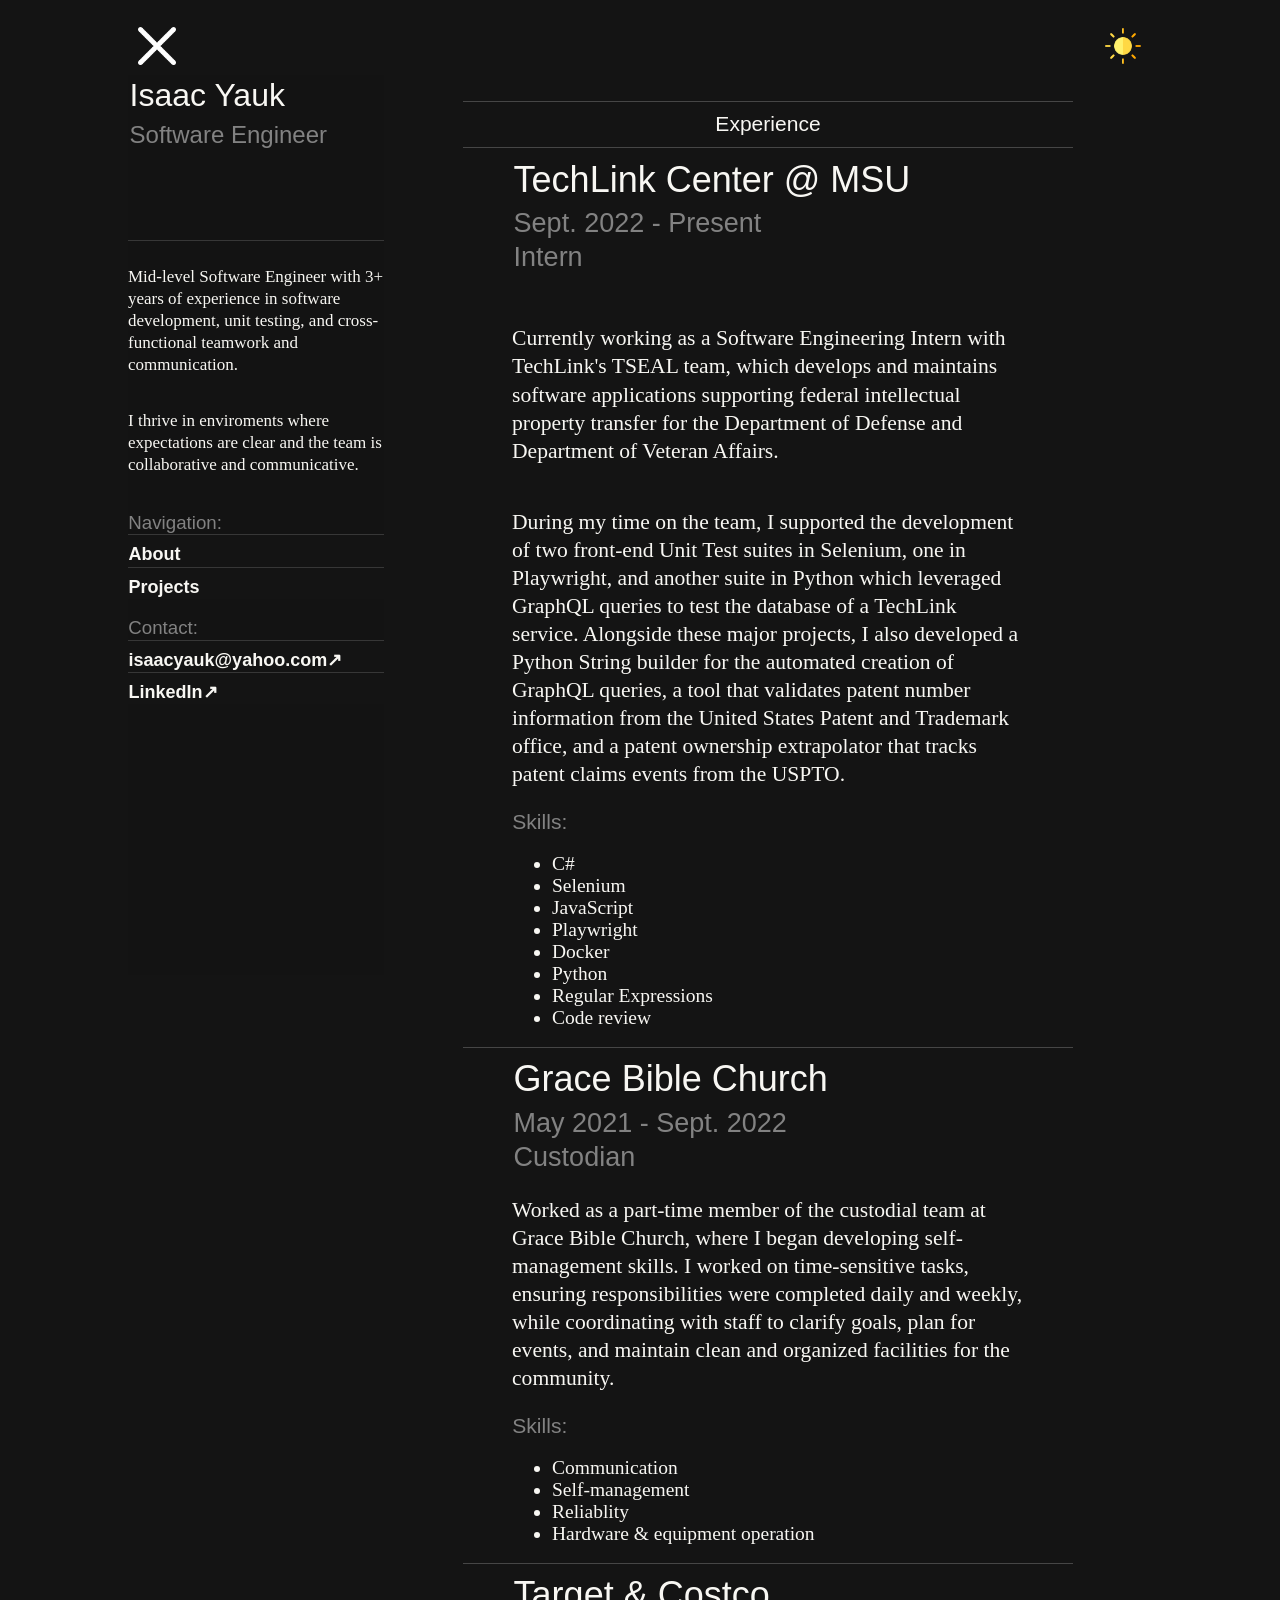
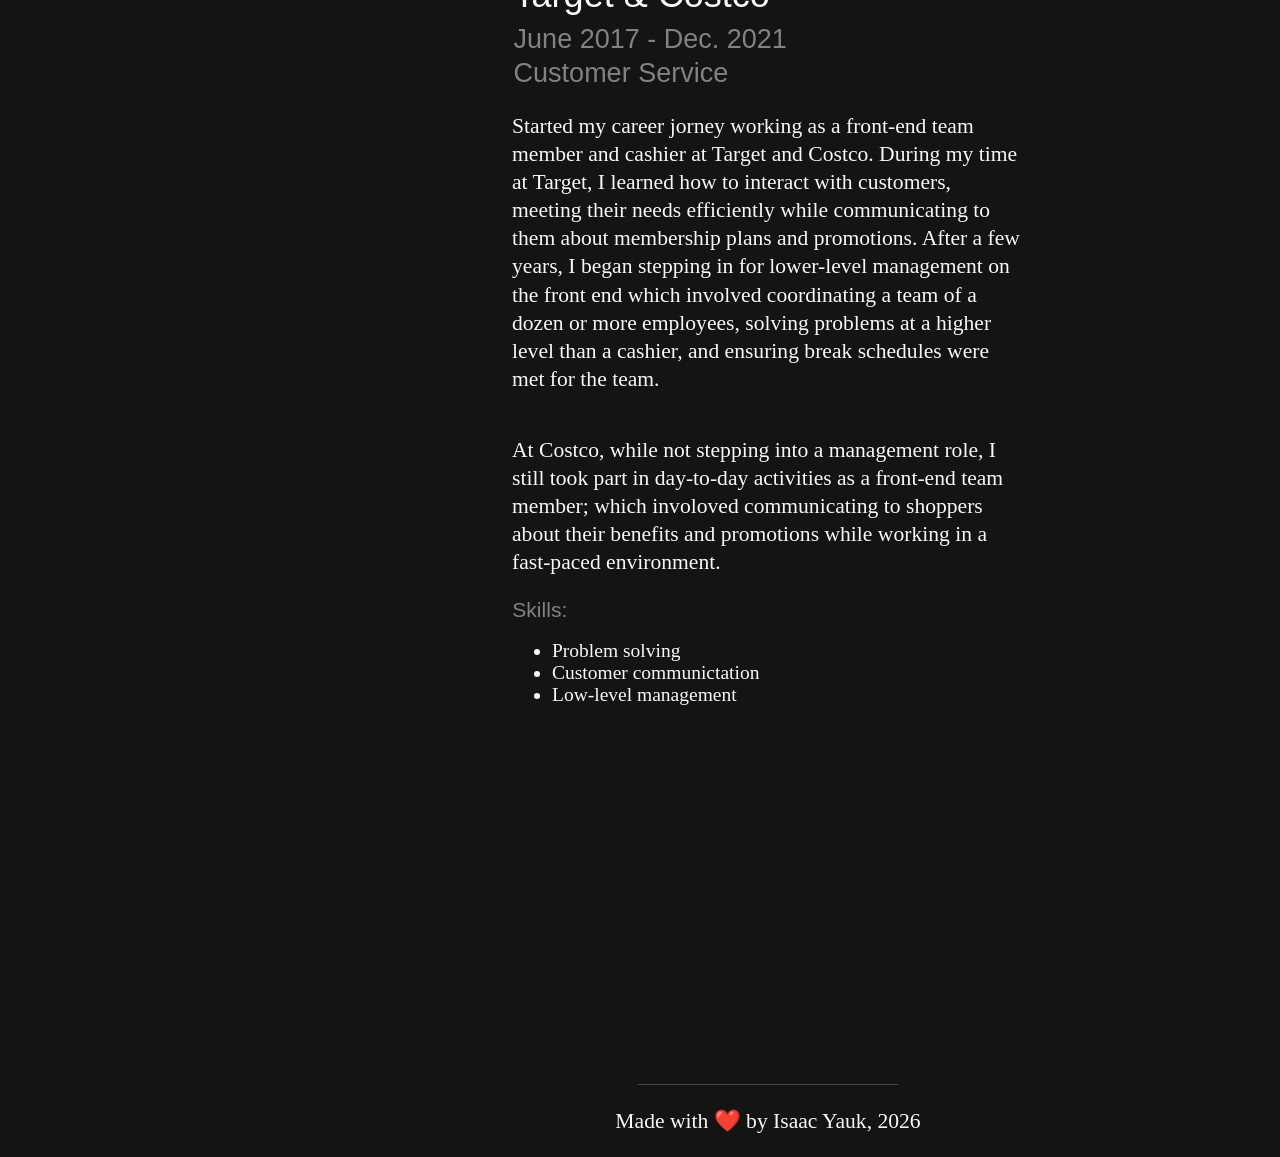
==== index.html @ 5cdc1044 "finished updates" ====
<!DOCTYPE html>
<html lang="en">
<head>



    <script src="/scripts/siteload.js"></script>

    
    <meta charset="UTF-8">
    <meta name="viewport" content="width=device-width, initial-scale=1.0">
    <link rel="stylesheet" href="styles/global.css">
    <link href="https://fonts.googleapis.com/css2?family=Newsreader:ital,opsz,wght@0,6..72,200..800;1,6..72,200..800&display=swap%22 rel="stylesheet">
    <link href="https://fonts.googleapis.com/css2?family=Schibsted+Grotesk:ital,wght@0,400..900;1,400..900&display=swap%22 rel="stylesheet">
    <title>Developer Portfolio</title>
</head>
<body>
 
    <nav class="navbar">
        <div class="nav_button" id="sidebarButton">
            <img src="" alt="">
        </div>
        <div class="nav_button" id="themeButton">
            <img src="" alt="">
        </div>
       
    </nav> 
 
    <main class="layout">
        <div class="sidebar">  
            <div class="content">
                <h1>Isaac Yauk</h1>
                <h2>Software Engineer</h2>  
                <hr>
                <p>Mid-level Software Engineer with 3+ years of experience in software development, unit testing, and cross-functional teamwork and communication.</p> 
                <p>I thrive in enviroments where expectations are clear and the team is collaborative and communicative.</p>
                <br>
 

                <h3>Navigation:</h3>
                <div class="info">
                    <hr>
                    <a href="/html/about.html">About</a>
                </div>


                <div class="info">
                    <hr>
                    <a href="/html/projects.html">Projects</a>
                </div>

                
                <br>
                <h3>Contact:</h3>
                <div class="info">
                    <hr>
                    <a href="mailto:isaacyauk@yahoo.com">isaacyauk@yahoo.com↗</a>
                </div>
               
               
                <div class="info">
                    <hr>
                    <a href="www.linkedin.com/in/isaac-yauk">LinkedIn↗</a>
                </div>
               
                <button id="mobile_close">Close navigation</button>
                 
               
            </div>
        </div>
 
        <div class="main-content">
            <hr>
            <h3>Experience</h3>
            <hr>
 
 
            <div class="content">
                <h1>TechLink Center @ MSU</h1>
                <h2>Sept. 2022 - Present</h2>
                <h2>Intern</h2>
                <p><br>Currently working as a Software Engineering Intern with TechLink's TSEAL team, which develops and maintains software applications supporting federal intellectual property transfer for the Department of Defense and Department of Veteran Affairs.</p>
                <p>During my time on the team, I supported the development of two front-end Unit Test suites in Selenium, one in Playwright, and another suite in Python which leveraged GraphQL queries to test the database of a TechLink service. Alongside these major projects, I also developed a Python String builder for the automated creation of GraphQL queries, a tool that validates patent number information from the United States Patent and Trademark office, and a patent ownership extrapolator that tracks patent claims events from the USPTO.
                <h3>Skills:</h3>
                <ul>
                    <li>C#</li>
                    <li>Selenium</li>
                    <li>JavaScript</li>
                    <li>Playwright</li>
                    <li>Docker</li>
                    <li>Python</li>
                    <li>Regular Expressions</li>
                    <li>Code review</li>
                </ul>
            </div>
           
 
            <hr>
            <div class="content">
                <h1>Grace Bible Church</h1>
                <h2>May 2021 - Sept. 2022</h2>
                <h2>Custodian</h2>
                <p>Worked as a part-time member of the custodial team at Grace Bible Church, where I began developing self-management skills. I worked on time-sensitive tasks, ensuring responsibilities were completed daily and weekly, while coordinating with staff to clarify goals, plan for events, and maintain clean and organized facilities for the community.</p>
 
                <h3>Skills:</h3>
                <ul>
                    <li>Communication</li>
                    <li>Self-management</li>
                    <li>Reliablity</li>
                    <li>Hardware & equipment operation</li>
                </ul>
            </div>
 
            <hr>
            <div class="content">
                <h1>Target & Costco</h1>
                <h2>June 2017 - Dec. 2021</h2>
                <h2>Customer Service</h2>
                <p>Started my career jorney working as a front-end team member and cashier at Target and Costco. During my time at Target, I learned how to interact with customers, meeting their needs efficiently while communicating to them about membership plans and promotions. After a few years, I began stepping in for lower-level management on the front end which involved coordinating a team of a dozen or more employees, solving problems at a higher level than a cashier, and ensuring break schedules were met for the team.</p>
                <p>At Costco, while not stepping into a management role, I still took part in day-to-day activities as a front-end team member; which involoved communicating to shoppers about their benefits and promotions while working in a fast-paced environment.</p>
 
                <h3>Skills:</h3>
                <ul>
                    <li>Problem solving</li>
                    <li>Customer communictation</li>
                    <li>Low-level management</li>
                </ul>
            </div>

            <div class="end-card">
                <hr>
                <p>Made with ❤️ by Isaac Yauk, 2026</p>
            </div>

            
 
 
           
        </div>
    </main>
    <script src="scripts/global.js"></script>
</body>
</html>
---- styles/global.css ----
/* ======= DARK MODE STYLES ======= */
html.dark-mode,
html.dark-mode body {
  background-color: #141414;
  color: #f8f7f3;
}

html.dark-mode .info {
  background-color: #141414;
}

html.dark-mode .info a {
  color: #f8f7f3;
}
/* ========= ============ ========= */

body, html {
    font-family: "Schibsted Grotesk", sans-serif;
    margin-left: 5vw;
    margin-right: 5vw;
    background-color: #f8f7f3;
}

p, a {
    font-size: 18px;
    font-weight: 400;
    line-height: 1.3;
    font-family: "Newsreader";
    color: inherit;
}

.about-img {
    width: 400px;
    max-width: 100%;
    border-radius: 10px;
    border: 0.8px solid #000;
    align-self: center;
}

.about-img-wide {
    width: 600px;
    display: block;
    border-radius: 10px;
    border: 0.8px solid #000;
}

.citeref-link {
    color: inherit;
    text-decoration: none;
    margin: 7px;
    font-weight: 700;
    font-family: "Schibsted Grotesk", sans-serif;
}

.citeref-link:hover {
    color: inherit;
    text-decoration: underline;
}

li {
    font-family: "Schibsted Grotesk";
    font-size: 19.5px;
}

h1 {
    text-align: left;
    font-weight: 400;
    padding: 0.05rem;
    margin: 0.05rem;
    padding-bottom: 5px;
}

h3 {
    text-align: left;
    font-weight: 100;
    padding: 0.05rem;
    margin: 0.05rem;
    padding-bottom: 10px; /* Pad the bottom of the main content h3 */
}

.content h3 {
    padding: 0.01rem; /* Reduce the margins above and below sub content h3*/
    margin: 0.01rem;
    color: rgb(130, 130, 130); 
}

h2 {
    font-weight: 200;
    padding: 0.05rem;
    margin: 0.05rem;
    color: rgb(130, 130, 130); 
}

hr {
    margin-top: 0;
    width: 85%;
    height: 1px;
    border: none;
    flex-shrink: 0;
    background-color: rgb(70, 70, 70); 
}

/* This is a mobile "Close" button that is is 
un-hidden when window is smaller than the max-width. */
button {
    display: none;
    font-family: "Schibsted Grotesk", sans-serif;
    font-weight: 500;
    border-radius: 10px;
    background-color: #f8f7f3;
    border-color: #949393;
    padding: 10px 20px;
}

.navbar {
    padding-top: 1vh;
    display: flex;
    flex-direction: row;
    justify-content: space-between; /* Justify Navbar elements equally */
}

.nav_button {
    display: flex;
    width: 38px;
    height: 38px;
    padding: 10px;
    transition: transform 0.5s;
}

.nav_button:hover {
    transform: scale(1.5, 1.5);  
}

.main-content {
    display: flex;
    flex-direction: column;
    justify-content: right;
    align-items: center;
    width: 80vw;
    height: 100vh;
    padding: 2vw;
    margin-left: 20vw;
    transition: margin-left 0.5s; /* Create a smooth transition when sidebar is toggled */
    font-size: 18px;
}

.main-content p {
    max-width: 40vw;
    font-size: larger;
}

/* Optional styling to bump the end card in the main content down some */
.end-card {
    margin-top: 40vh;
    margin-bottom: 5vh;
}

.content {
    display: flex;
    flex-direction: column;
}
 
/* Styling for flexboxes to be side-by-side. */
.layout {
    display: flex;
    flex-direction: row;
}

.sidebar h2 {
    font-weight: 200;
    padding: 0.05rem;
    margin: 0.05rem;
    margin-bottom: 10vh;
}

.sidebar hr {
    width: 100%;
    background-color: rgb(55, 55, 55); 
}

.sidebar {
    display: flex;
    position: absolute;
    width: 20vw;
    height: 100vh;
    justify-content: flex-start;
    align-items: flex-start;
    opacity: 1;
    transform: translateX(0);
    transition: opacity 0.4s, transform 0.4s;
}

.sidebar p {
    font-size: 17px;
    font-family:Georgia, 'Times New Roman', Times, serif;
}

.info a{
    color: #1a1a1a;
    text-decoration: none;
    margin: 0.5px;
    font-weight: 700;
    font-family: "Schibsted Grotesk", sans-serif;
}

/* TODO: From 550px up to 1000px you get some weird sidebar behavior. FIX. */
@media (max-width: 550px) {
    p, a {
        font-size: medium;
        line-height: 1.4;
        font-family: "Newsreader";
        color: inherit;
        font-size: 17px;
    }

    li {
        font-size: 17px;
        font-weight: 300;
        font-family: "Newsreader";
    }

    h1 {
        font-size: x-large;
        text-align: left;
        font-weight: 400;
        padding: 0.05rem;
        margin: 0.05rem;
        padding-bottom: 5px;
    }

    h3 {
        font-size: larger;
        text-align: left;
        font-weight: 500;
        padding: 0.01rem;
        margin: 0.01rem;
        padding-bottom: 5px;
    }

    h2 {
        font-size: larger;
        font-weight: 200;
        padding: 0.05rem;
        margin: 0.05rem;
    }

    hr {
        margin-top: 0;
        width: 98%;
        height: 1px;
        border: none;
        flex-shrink: 0;
    }
    
    .sidebar {
        width: 80vw;
        height: 98vh;
        padding: 2vw;
        border: solid 0.2px rgb(65, 65, 65);
    }
 
    .nav_button {
        width: 29px;
        height: 29px;
        padding: 10px;
    }
 
    .main-content {
        margin-left: 0vw;
    }
 
    .main-content .content p {
        padding-top: 1.5vh;
        max-width: 100vw;
        font-size: 17px;
    }
 
    button {
        margin-top: 1.2vh;
        display: block;
    }
 
    .sidebar h2 {
        margin-bottom: 2vh;
    }

    .sidebar p {
        font-size: 14px;
    }

    .end-card {
        margin-top: 40vh;
        width: 100%;
    }
    
    .end-card p {
        font-size: 17px;
        margin: 0 auto;
        margin-bottom: 5vh;
        
    }

    .about-img,
    .about-img-wide {
        width: auto;
        max-width: 90vw;
        align-self: center;
    }

}
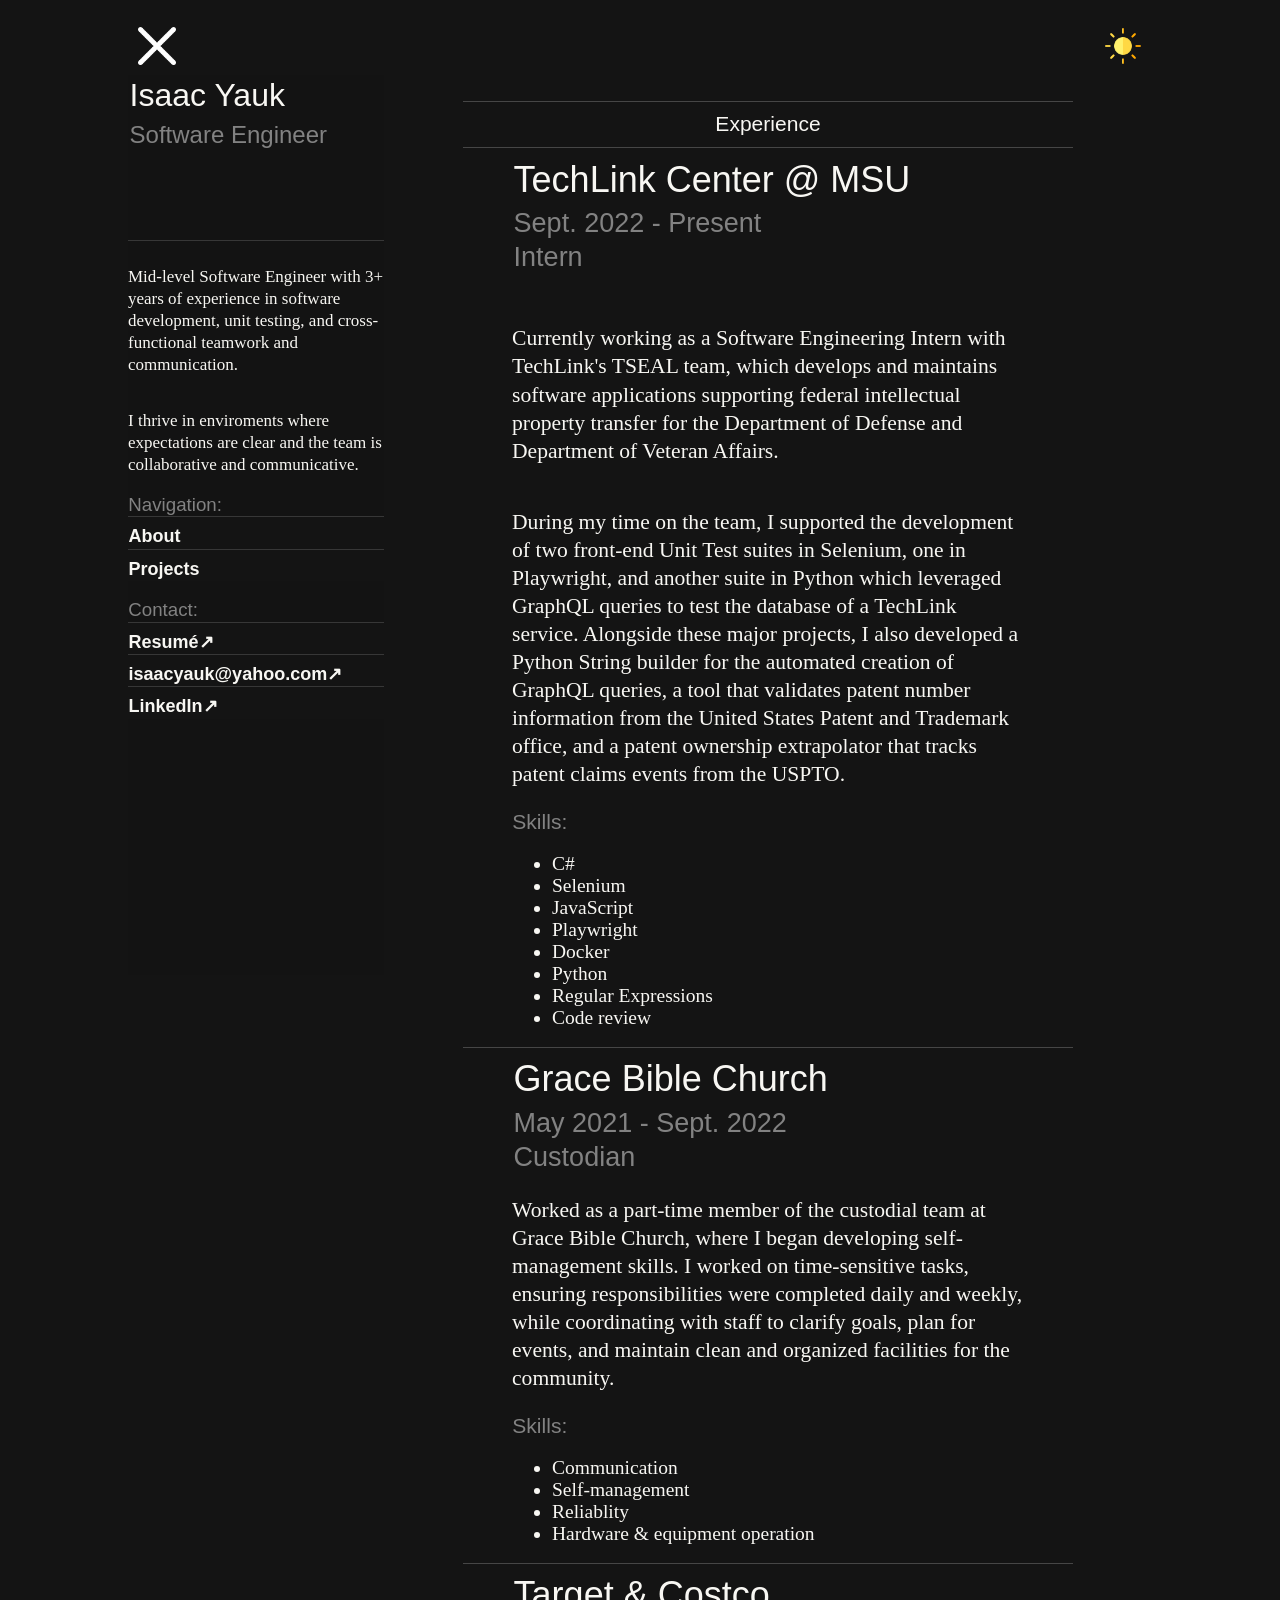
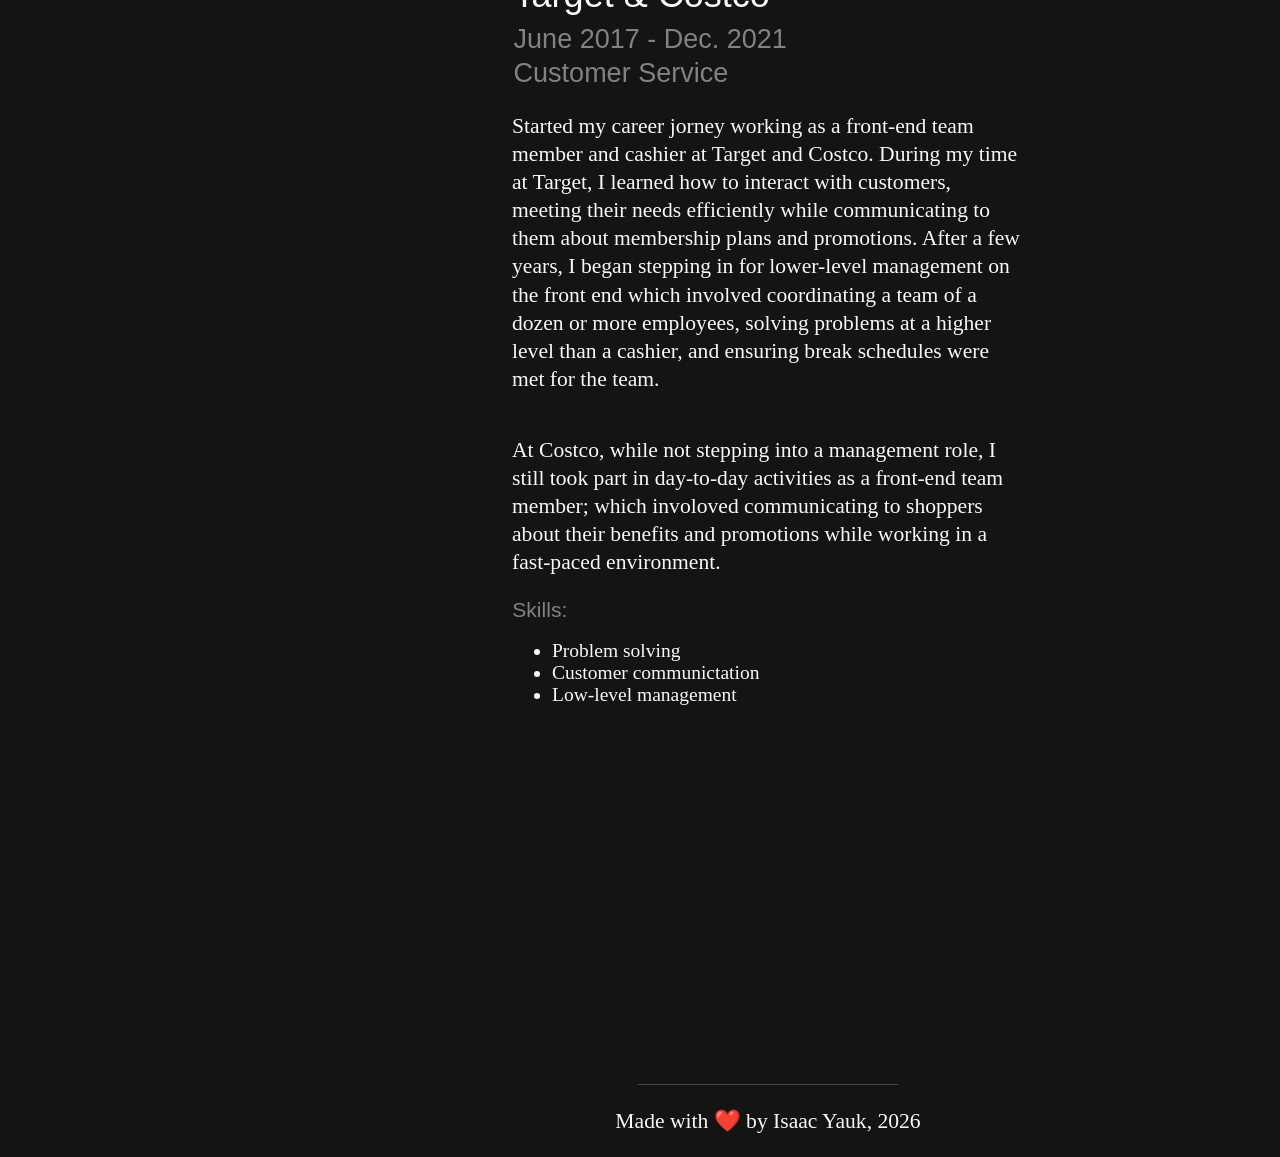
==== commit b907ee8f: "adds resume link" ====
--- a/index.html
+++ b/index.html
@@ -34,7 +34,7 @@
                 <hr>
                 <p>Mid-level Software Engineer with 3+ years of experience in software development, unit testing, and cross-functional teamwork and communication.</p> 
                 <p>I thrive in enviroments where expectations are clear and the team is collaborative and communicative.</p>
-                <br>
+                
  
 
                 <h3>Navigation:</h3>
@@ -52,6 +52,12 @@
                 
                 <br>
                 <h3>Contact:</h3>
+
+                <div class="info">
+                    <hr>
+                    <a href="/files/_IsaacYauk_Resume.pdf">Resumé↗</a>
+                </div>
+
                 <div class="info">
                     <hr>
                     <a href="mailto:isaacyauk@yahoo.com">isaacyauk@yahoo.com↗</a>
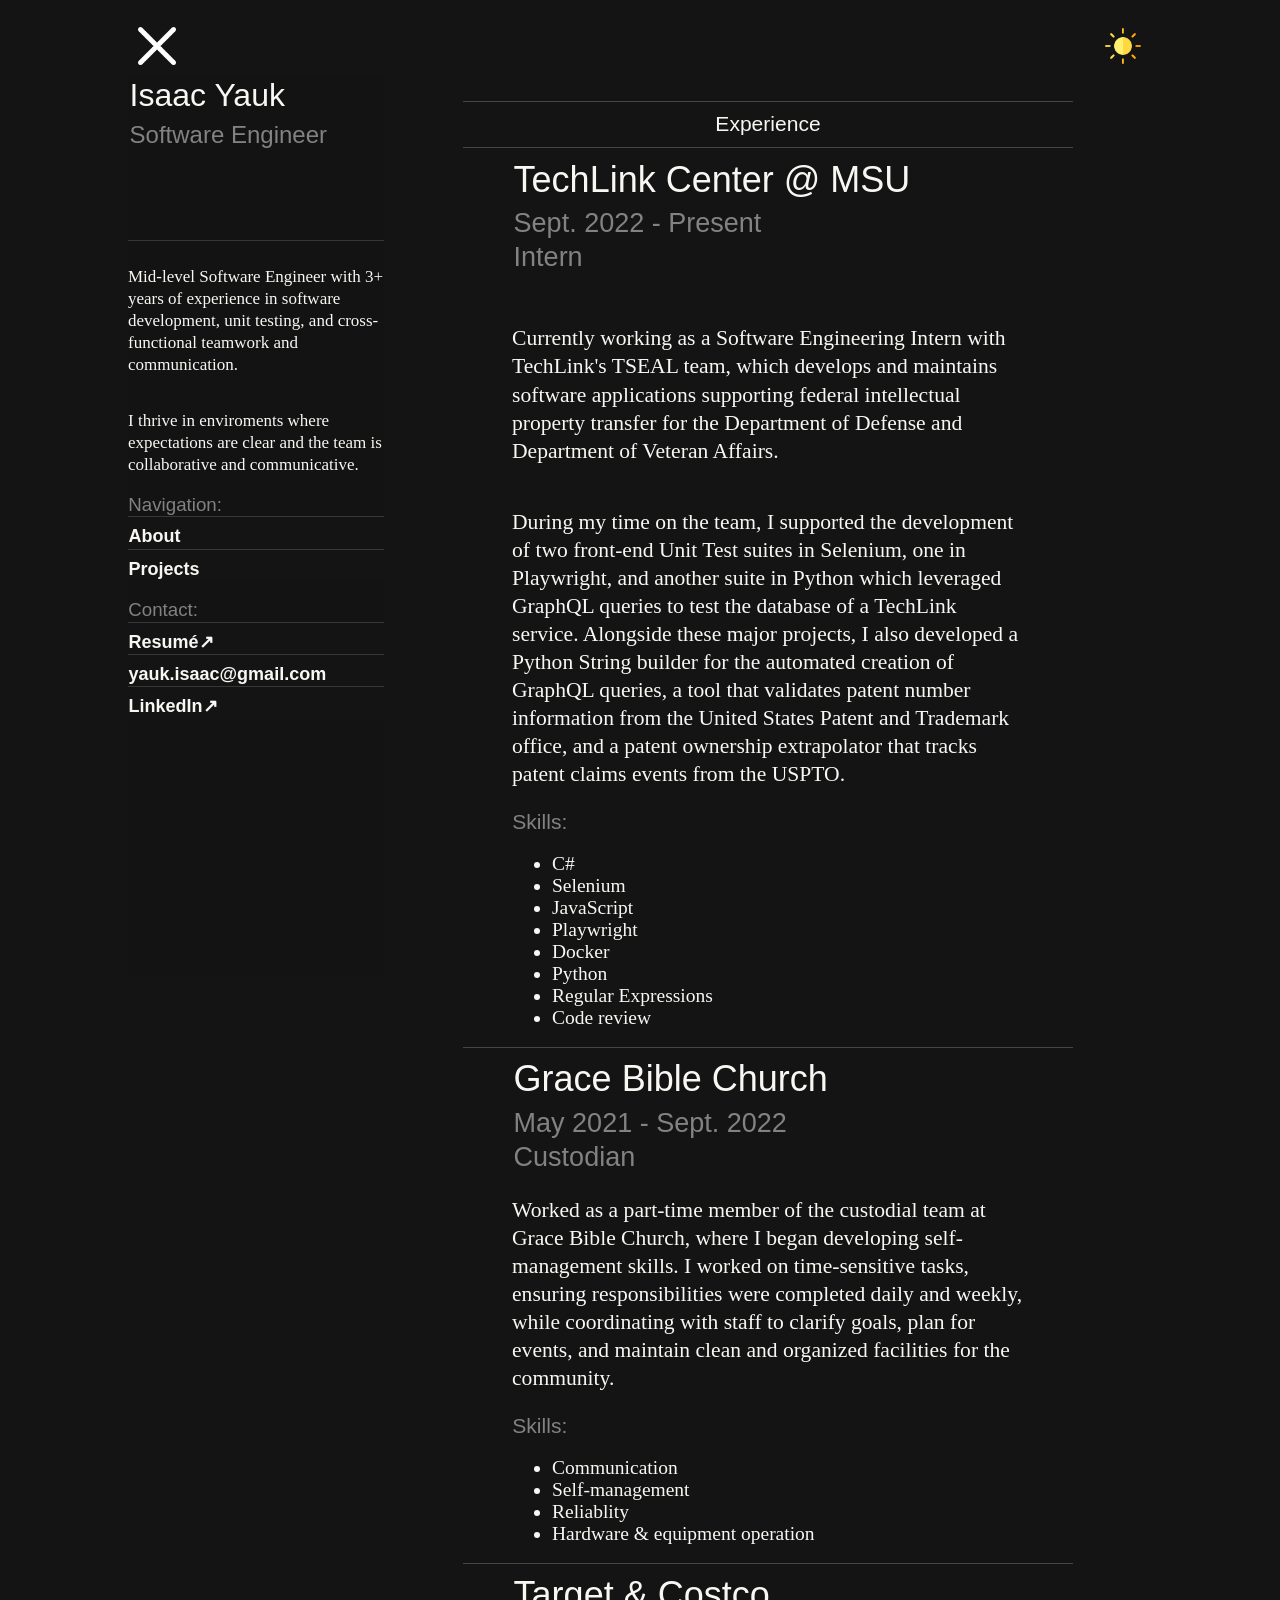
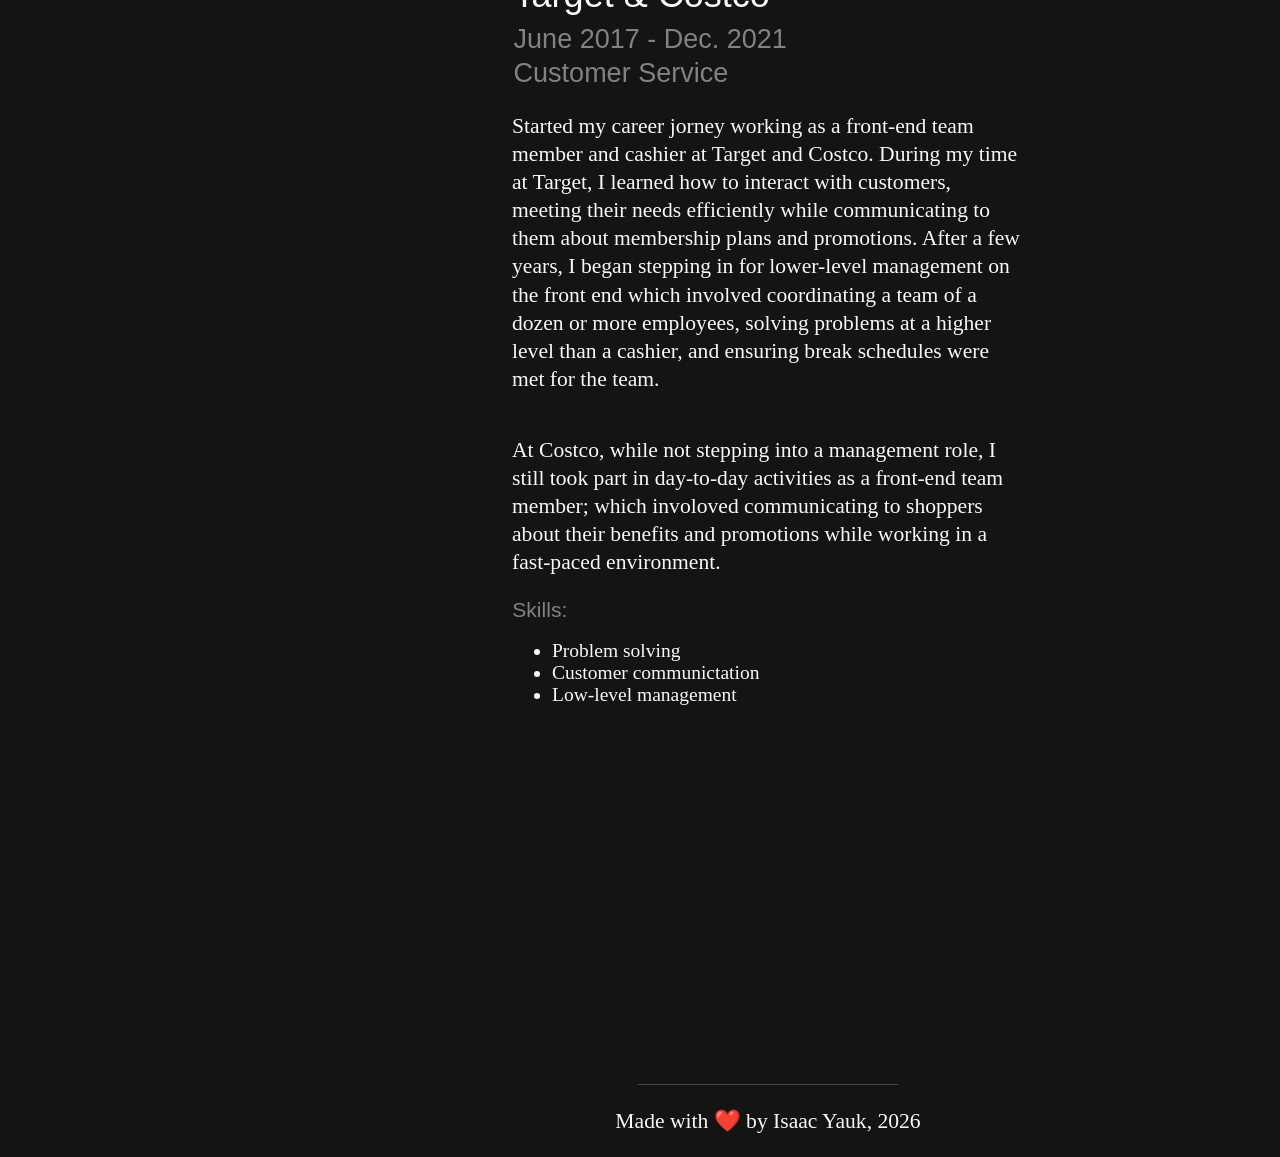
==== commit 07b46fb1: "updates contact info link" ====
--- a/index.html
+++ b/index.html
@@ -60,7 +60,7 @@
 
                 <div class="info">
                     <hr>
-                    <a href="mailto:isaacyauk@yahoo.com">isaacyauk@yahoo.com↗</a>
+                    <a href="mailto:yauk.isaac@gmail.com">yauk.isaac@gmail.com</a>
                 </div>
                
                
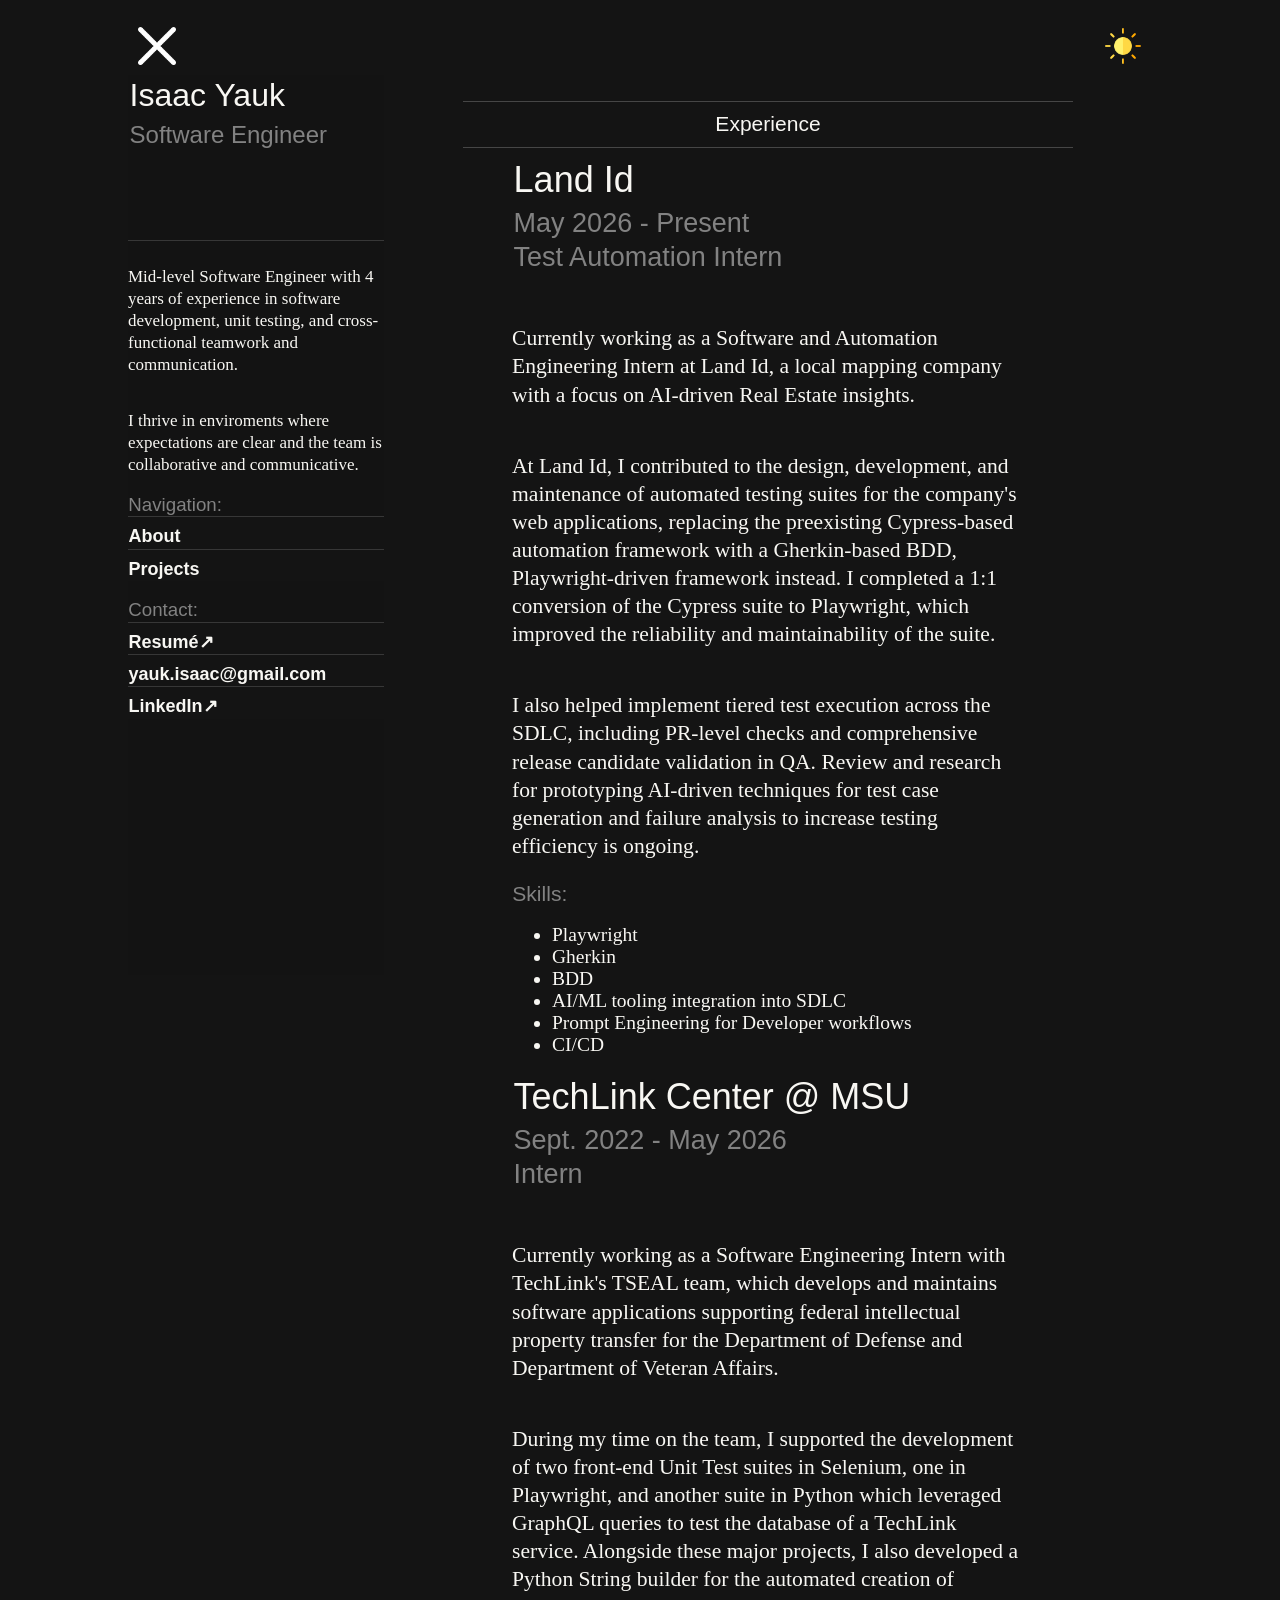
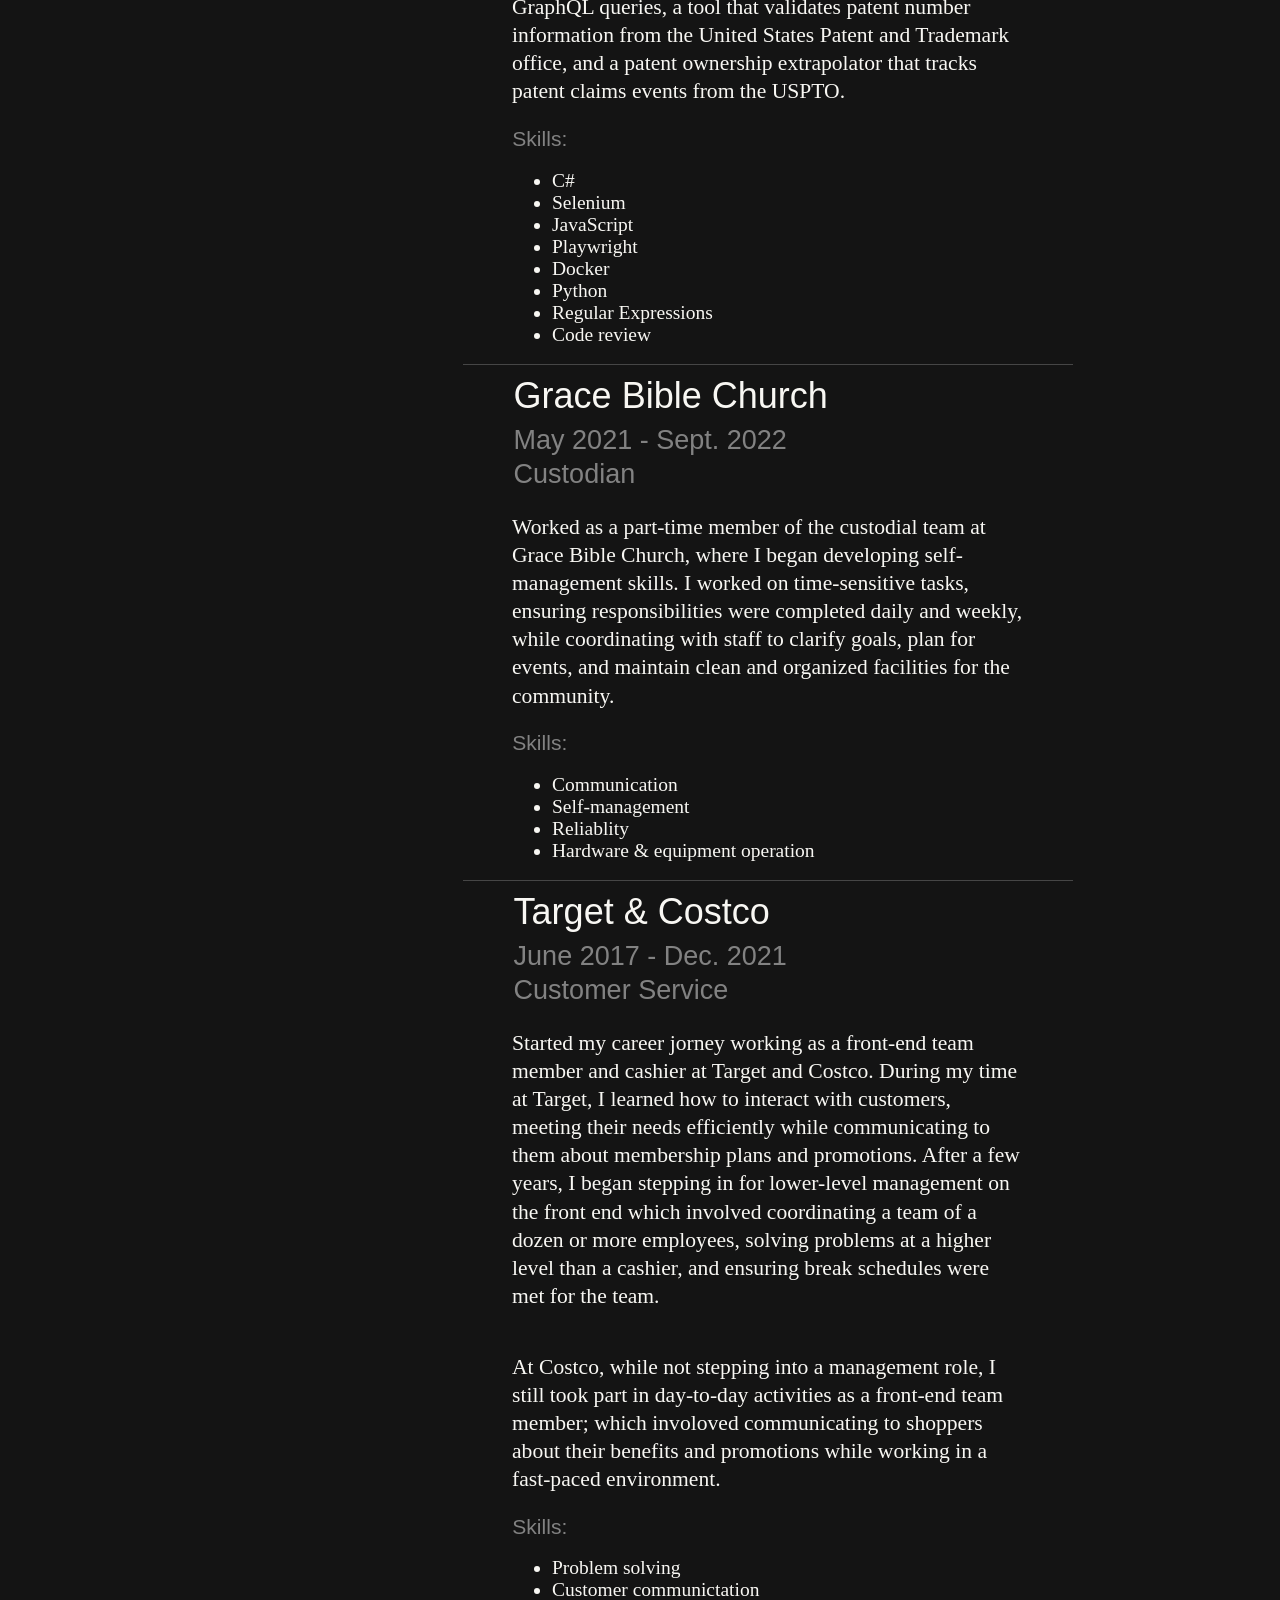
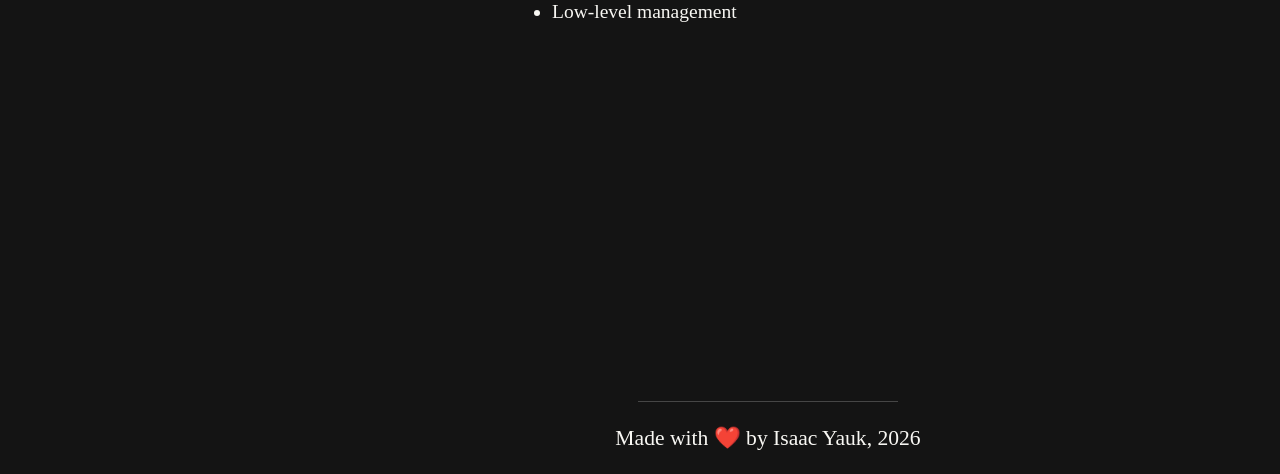
==== commit e19a3e35: "adds entry for Land Id" ====
--- a/index.html
+++ b/index.html
@@ -32,7 +32,7 @@
                 <h1>Isaac Yauk</h1>
                 <h2>Software Engineer</h2>  
                 <hr>
-                <p>Mid-level Software Engineer with 3+ years of experience in software development, unit testing, and cross-functional teamwork and communication.</p> 
+                <p>Mid-level Software Engineer with 4 years of experience in software development, unit testing, and cross-functional teamwork and communication.</p> 
                 <p>I thrive in enviroments where expectations are clear and the team is collaborative and communicative.</p>
                 
  
@@ -66,7 +66,7 @@
                
                 <div class="info">
                     <hr>
-                    <a href="www.linkedin.com/in/isaac-yauk">LinkedIn↗</a>
+                    <a href="https://www.linkedin.com/in/isaac-yauk/">LinkedIn↗</a>
                 </div>
                
                 <button id="mobile_close">Close navigation</button>
@@ -80,10 +80,29 @@
             <h3>Experience</h3>
             <hr>
  
- 
+            
+            <div class="content">
+                <h1>Land Id</h1>
+                <h2>May 2026 - Present</h2>
+                <h2>Test Automation Intern</h2>
+                <p><br>Currently working as a Software and Automation Engineering Intern at Land Id, a local mapping company with a focus on AI-driven Real Estate insights.</p>
+                <p>At Land Id, I contributed to the design, development, and maintenance of automated testing suites for the company's web applications, replacing the preexisting Cypress-based automation framework with a Gherkin-based BDD, Playwright-driven framework instead. I completed a 1:1 conversion of the Cypress suite to Playwright, which improved the reliability and maintainability of the suite.</p> 
+                <p>I also helped implement tiered test execution across the SDLC, including PR-level checks and comprehensive release candidate validation in QA. Review and research for prototyping AI-driven techniques for test case generation and failure analysis to increase testing efficiency is ongoing.</p>
+                <h3>Skills:</h3>
+                <ul>
+                    <li>Playwright</li>
+                    <li>Gherkin</li>
+                    <li>BDD</li>
+                    <li>AI/ML tooling integration into SDLC</li>
+                    <li>Prompt Engineering for Developer workflows</li>
+                    <li>CI/CD</li>
+                </ul>
+            </div>
+
+
             <div class="content">
                 <h1>TechLink Center @ MSU</h1>
-                <h2>Sept. 2022 - Present</h2>
+                <h2>Sept. 2022 - May 2026</h2>
                 <h2>Intern</h2>
                 <p><br>Currently working as a Software Engineering Intern with TechLink's TSEAL team, which develops and maintains software applications supporting federal intellectual property transfer for the Department of Defense and Department of Veteran Affairs.</p>
                 <p>During my time on the team, I supported the development of two front-end Unit Test suites in Selenium, one in Playwright, and another suite in Python which leveraged GraphQL queries to test the database of a TechLink service. Alongside these major projects, I also developed a Python String builder for the automated creation of GraphQL queries, a tool that validates patent number information from the United States Patent and Trademark office, and a patent ownership extrapolator that tracks patent claims events from the USPTO.
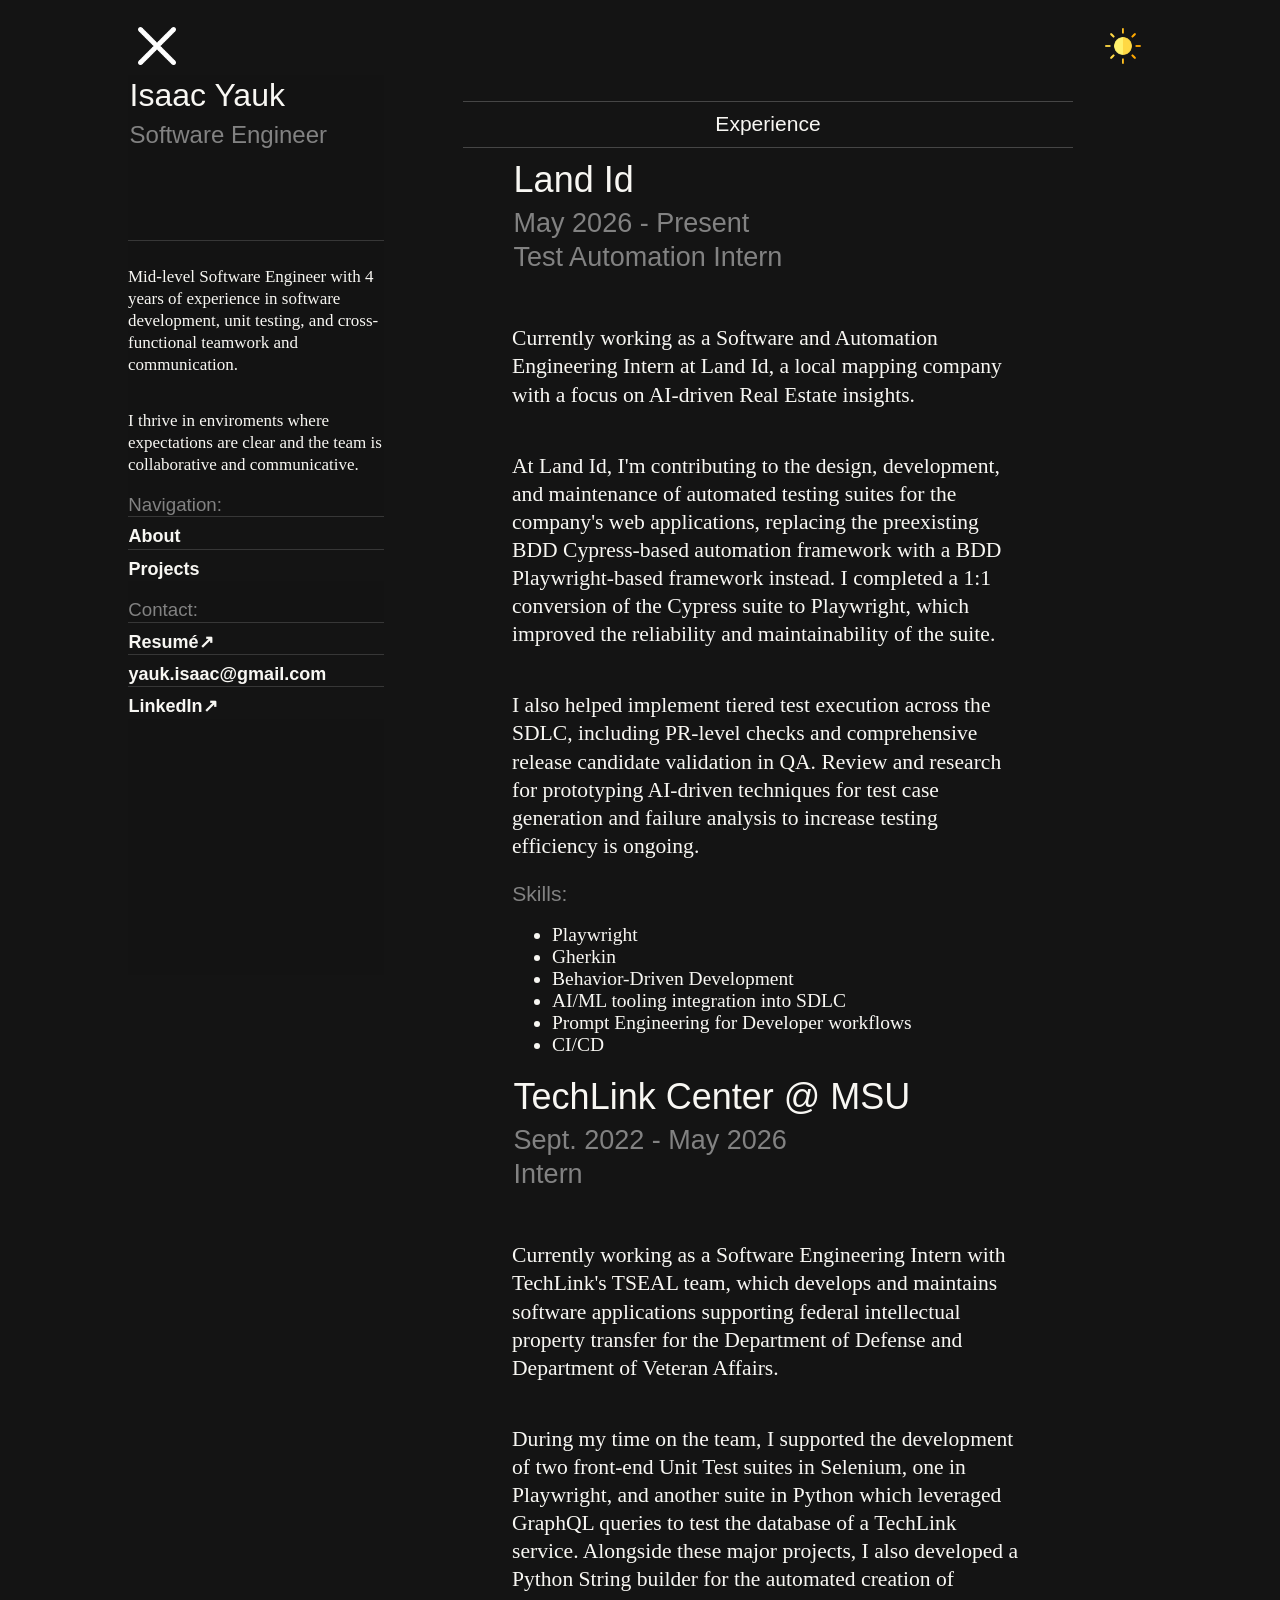
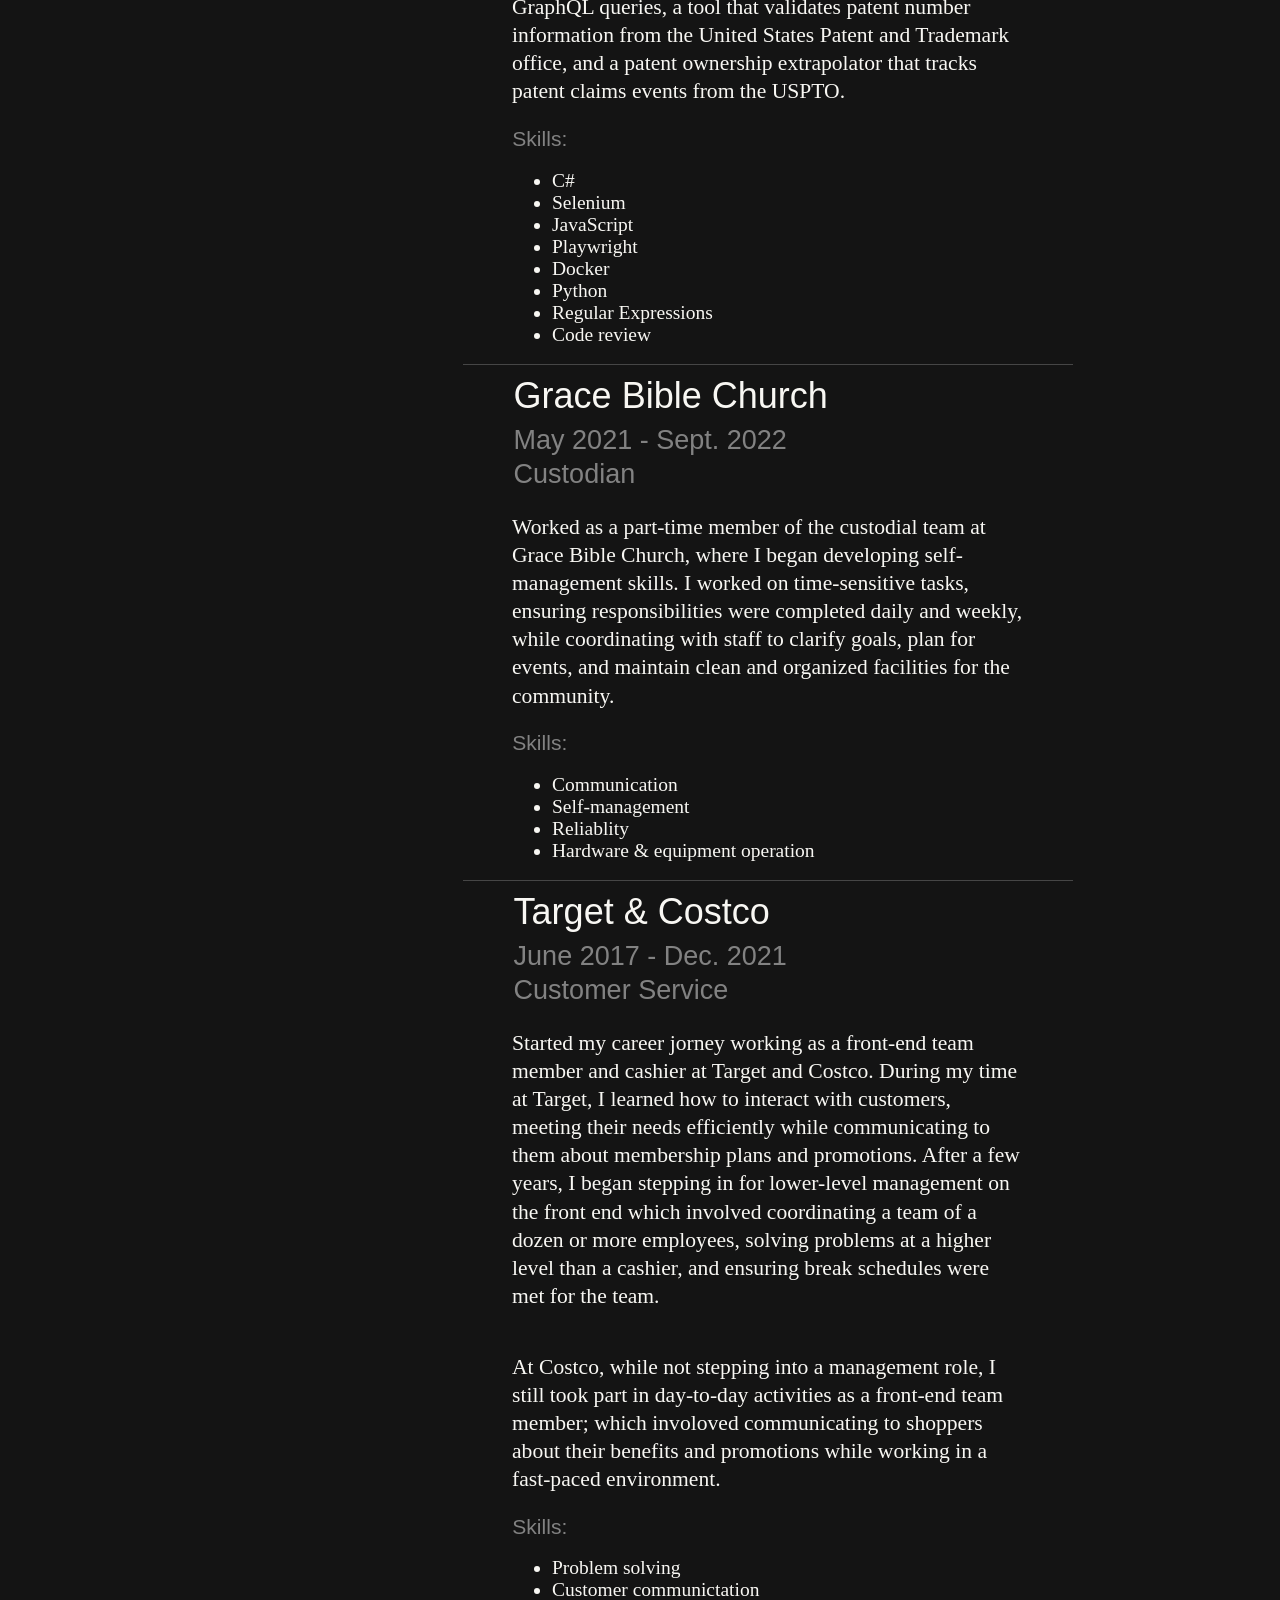
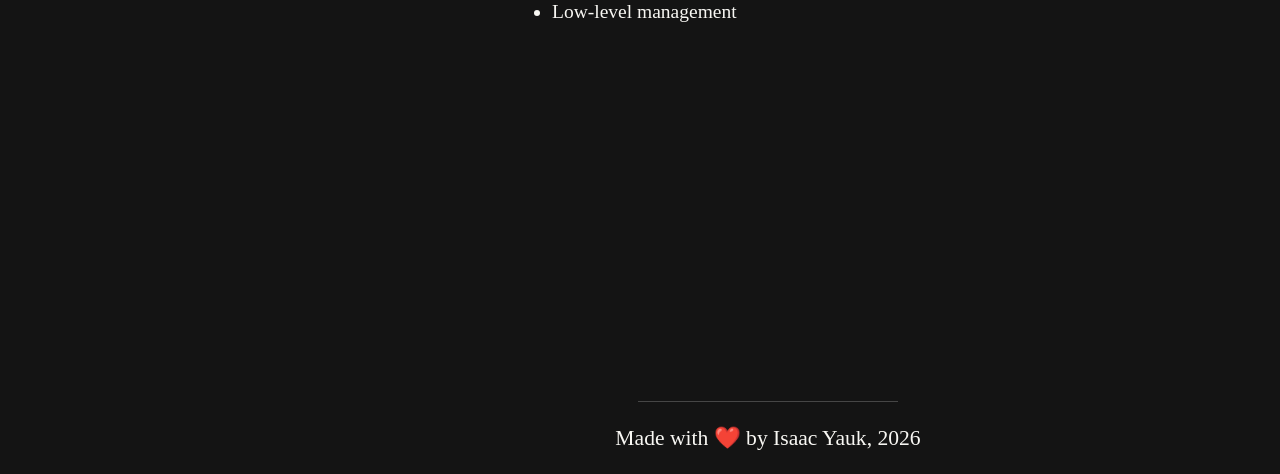
==== commit 8e8e55aa: "small comment updates" ====
--- a/index.html
+++ b/index.html
@@ -86,13 +86,13 @@
                 <h2>May 2026 - Present</h2>
                 <h2>Test Automation Intern</h2>
                 <p><br>Currently working as a Software and Automation Engineering Intern at Land Id, a local mapping company with a focus on AI-driven Real Estate insights.</p>
-                <p>At Land Id, I contributed to the design, development, and maintenance of automated testing suites for the company's web applications, replacing the preexisting Cypress-based automation framework with a Gherkin-based BDD, Playwright-driven framework instead. I completed a 1:1 conversion of the Cypress suite to Playwright, which improved the reliability and maintainability of the suite.</p> 
+                <p>At Land Id, I'm contributing to the design, development, and maintenance of automated testing suites for the company's web applications, replacing the preexisting BDD Cypress-based automation framework with a BDD Playwright-based framework instead. I completed a 1:1 conversion of the Cypress suite to Playwright, which improved the reliability and maintainability of the suite.</p> 
                 <p>I also helped implement tiered test execution across the SDLC, including PR-level checks and comprehensive release candidate validation in QA. Review and research for prototyping AI-driven techniques for test case generation and failure analysis to increase testing efficiency is ongoing.</p>
                 <h3>Skills:</h3>
                 <ul>
                     <li>Playwright</li>
                     <li>Gherkin</li>
-                    <li>BDD</li>
+                    <li>Behavior-Driven Development</li>
                     <li>AI/ML tooling integration into SDLC</li>
                     <li>Prompt Engineering for Developer workflows</li>
                     <li>CI/CD</li>
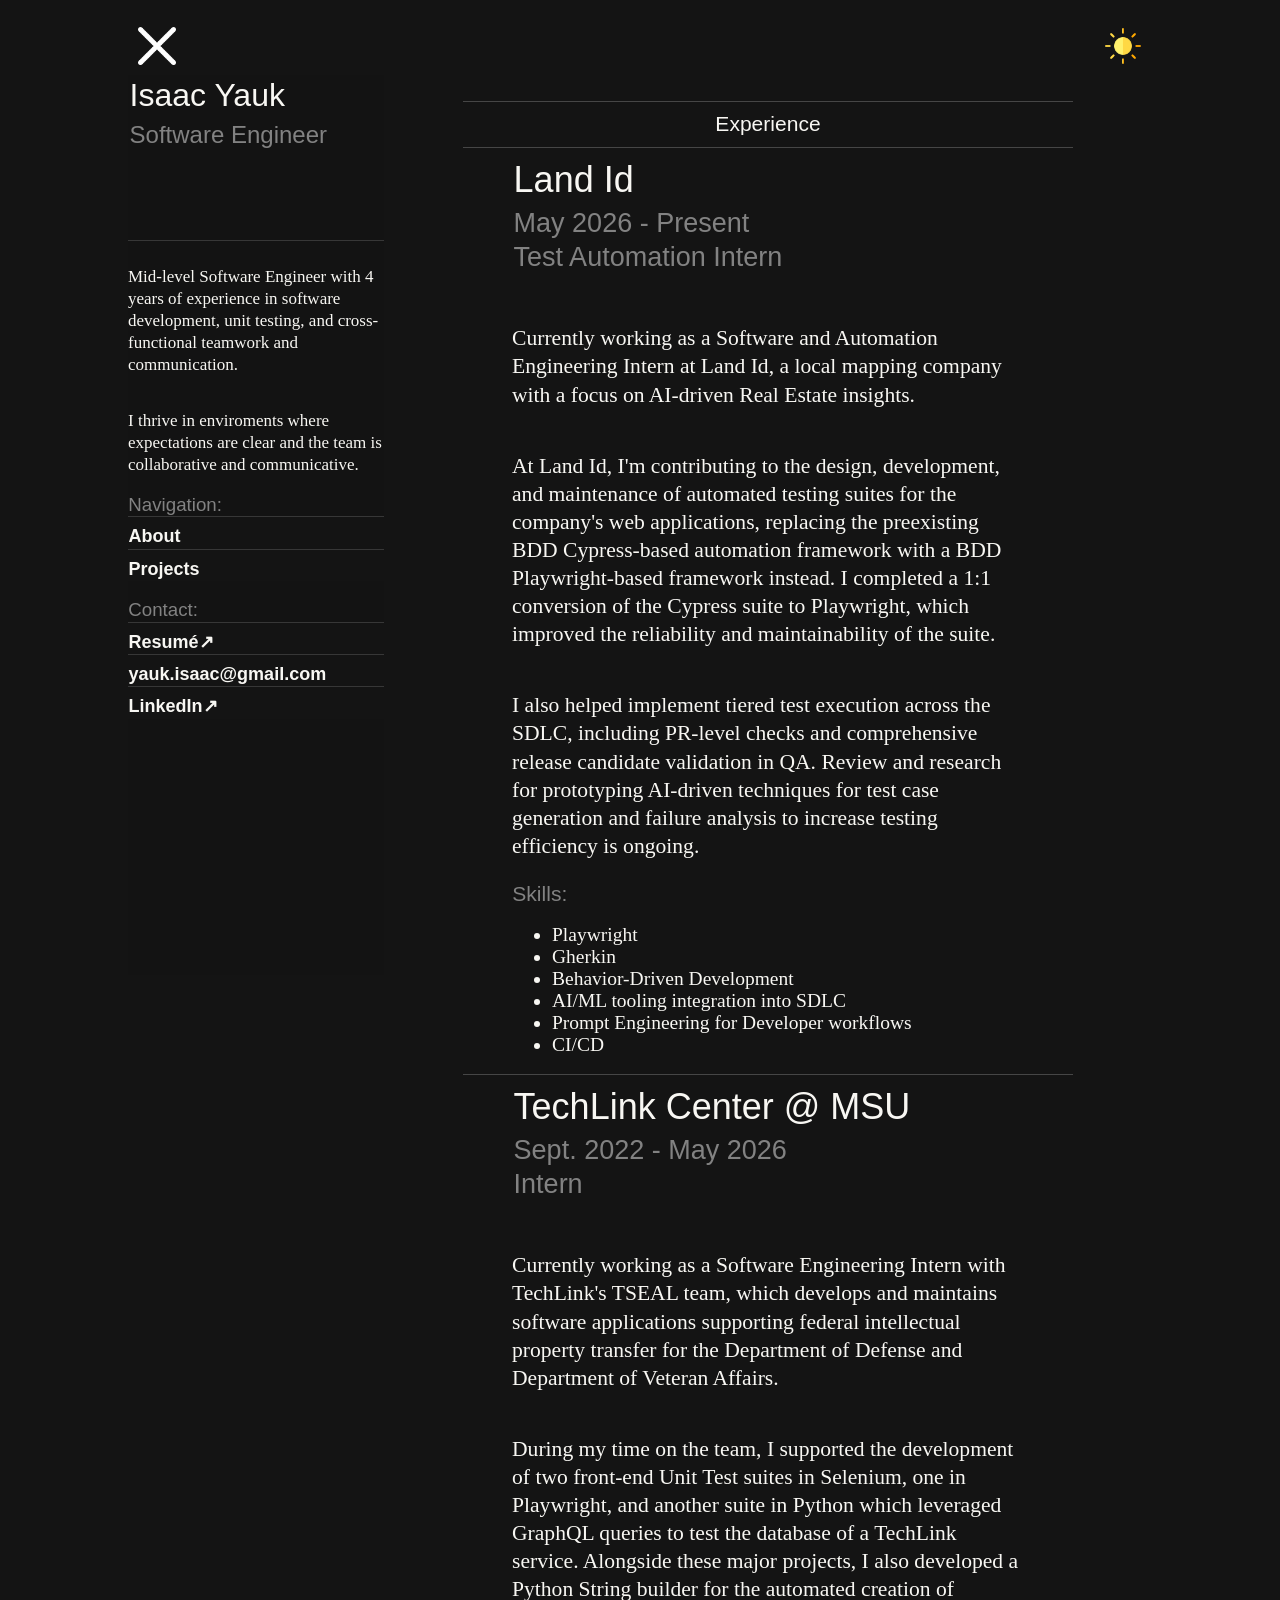
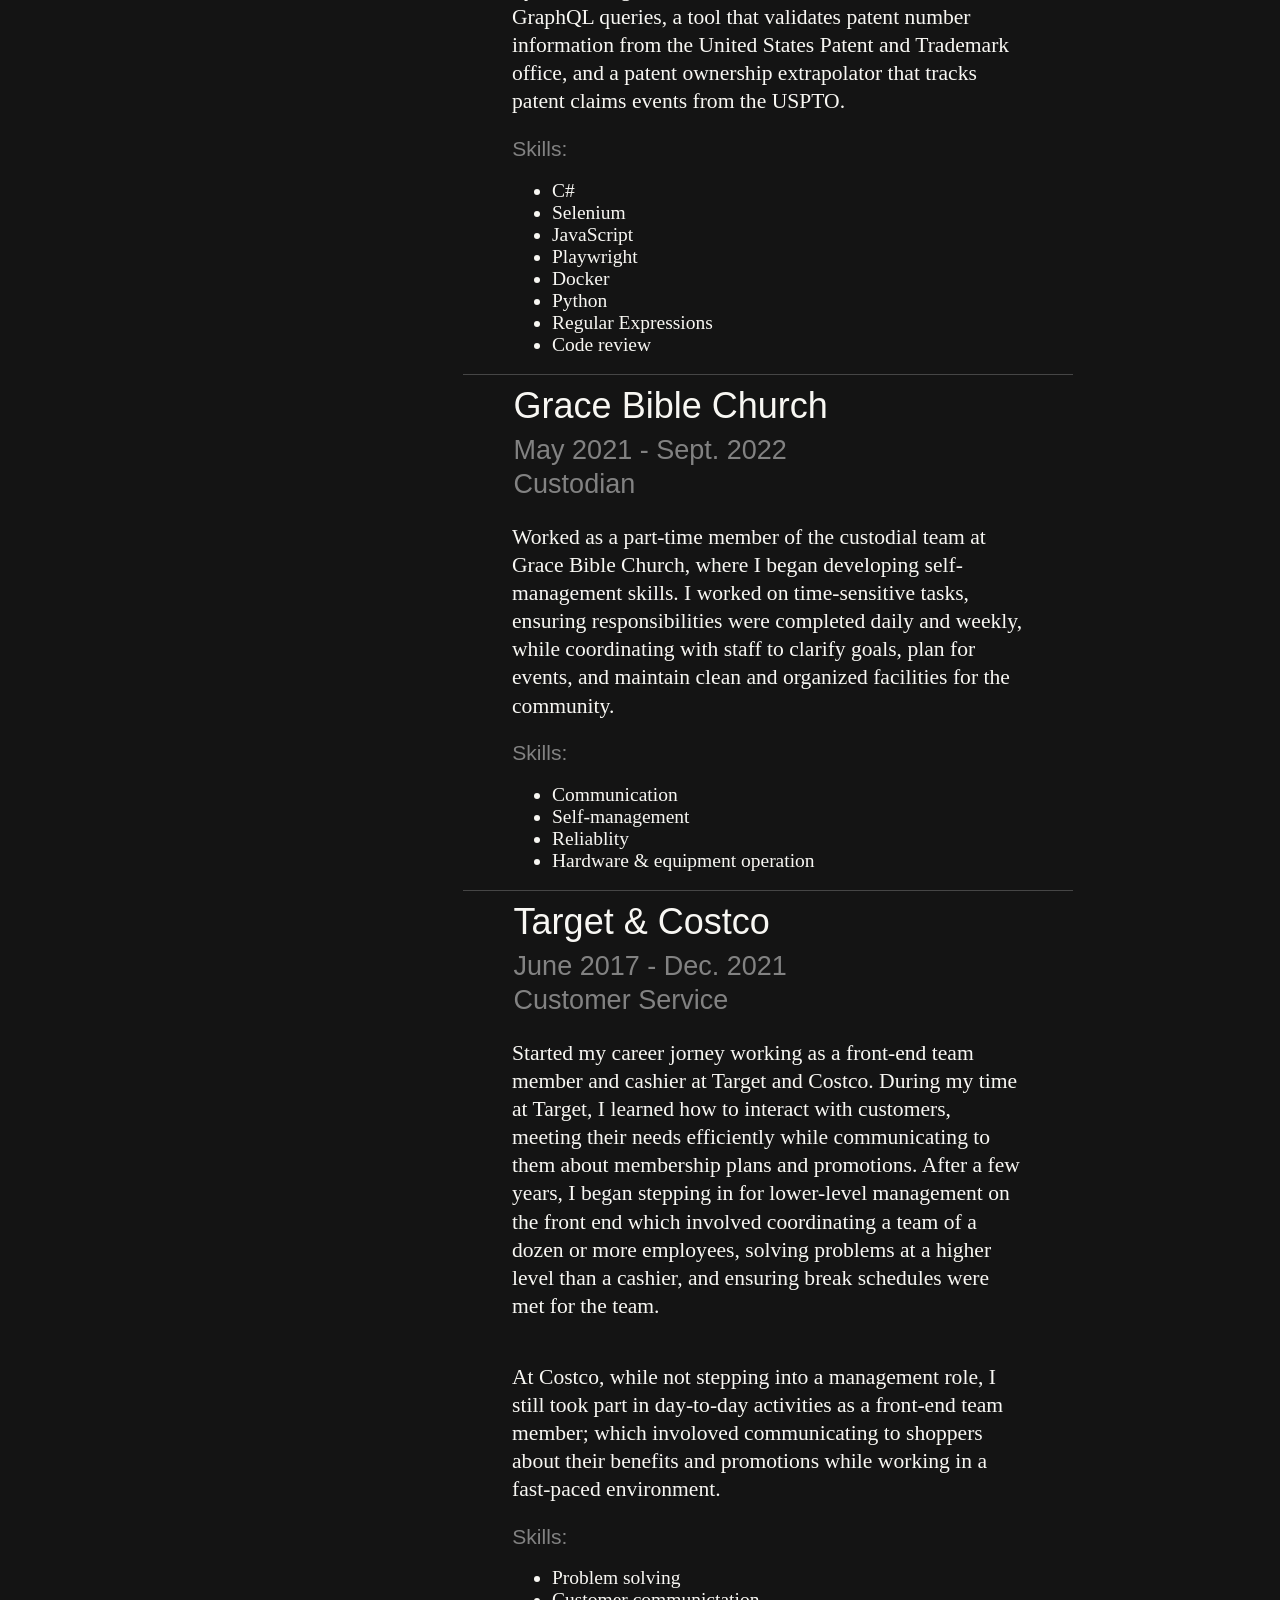
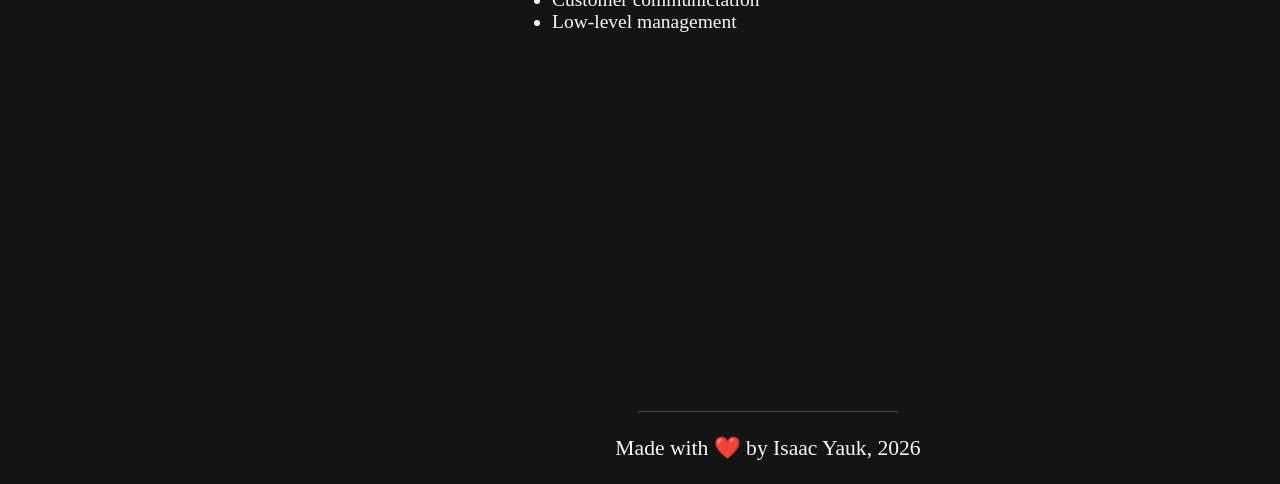
==== commit 718618ca: "updates to index and side webapps" ====
--- a/index.html
+++ b/index.html
@@ -99,7 +99,7 @@
                 </ul>
             </div>
 
-
+            <hr>
             <div class="content">
                 <h1>TechLink Center @ MSU</h1>
                 <h2>Sept. 2022 - May 2026</h2>
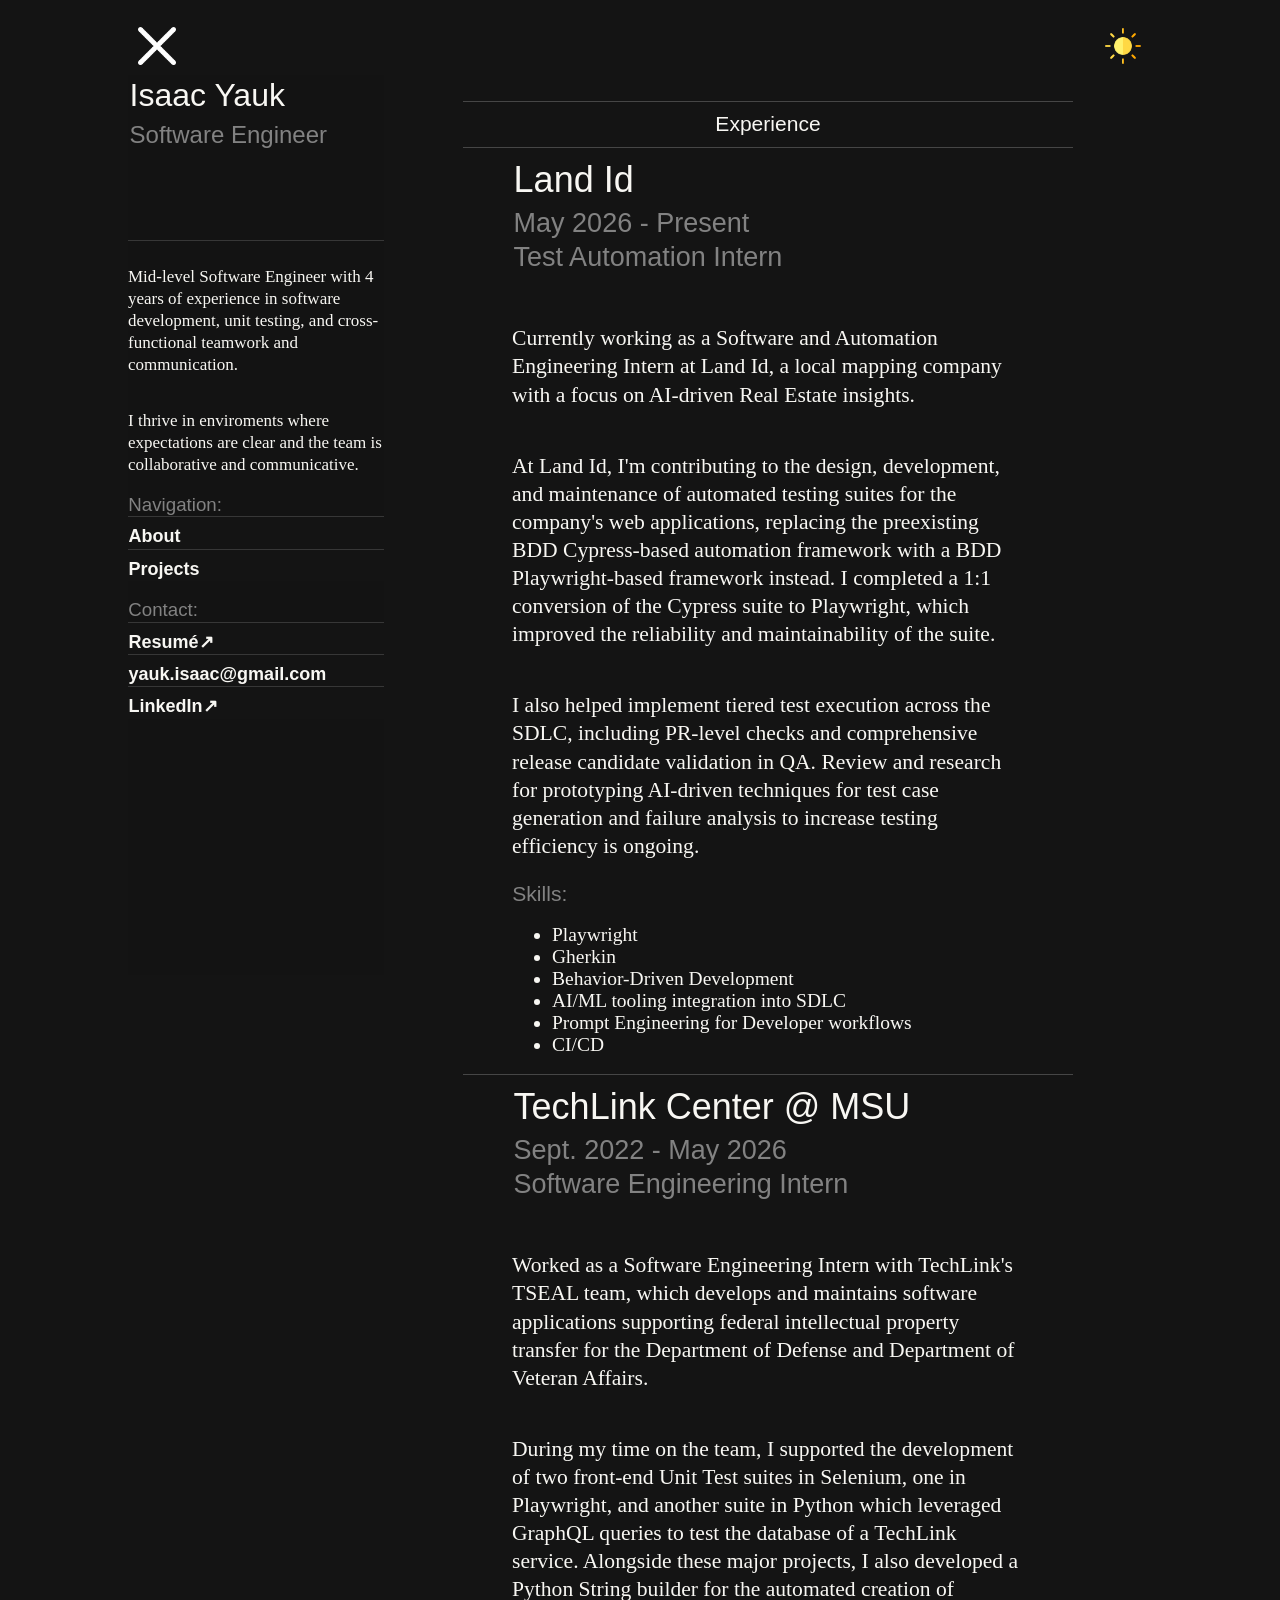
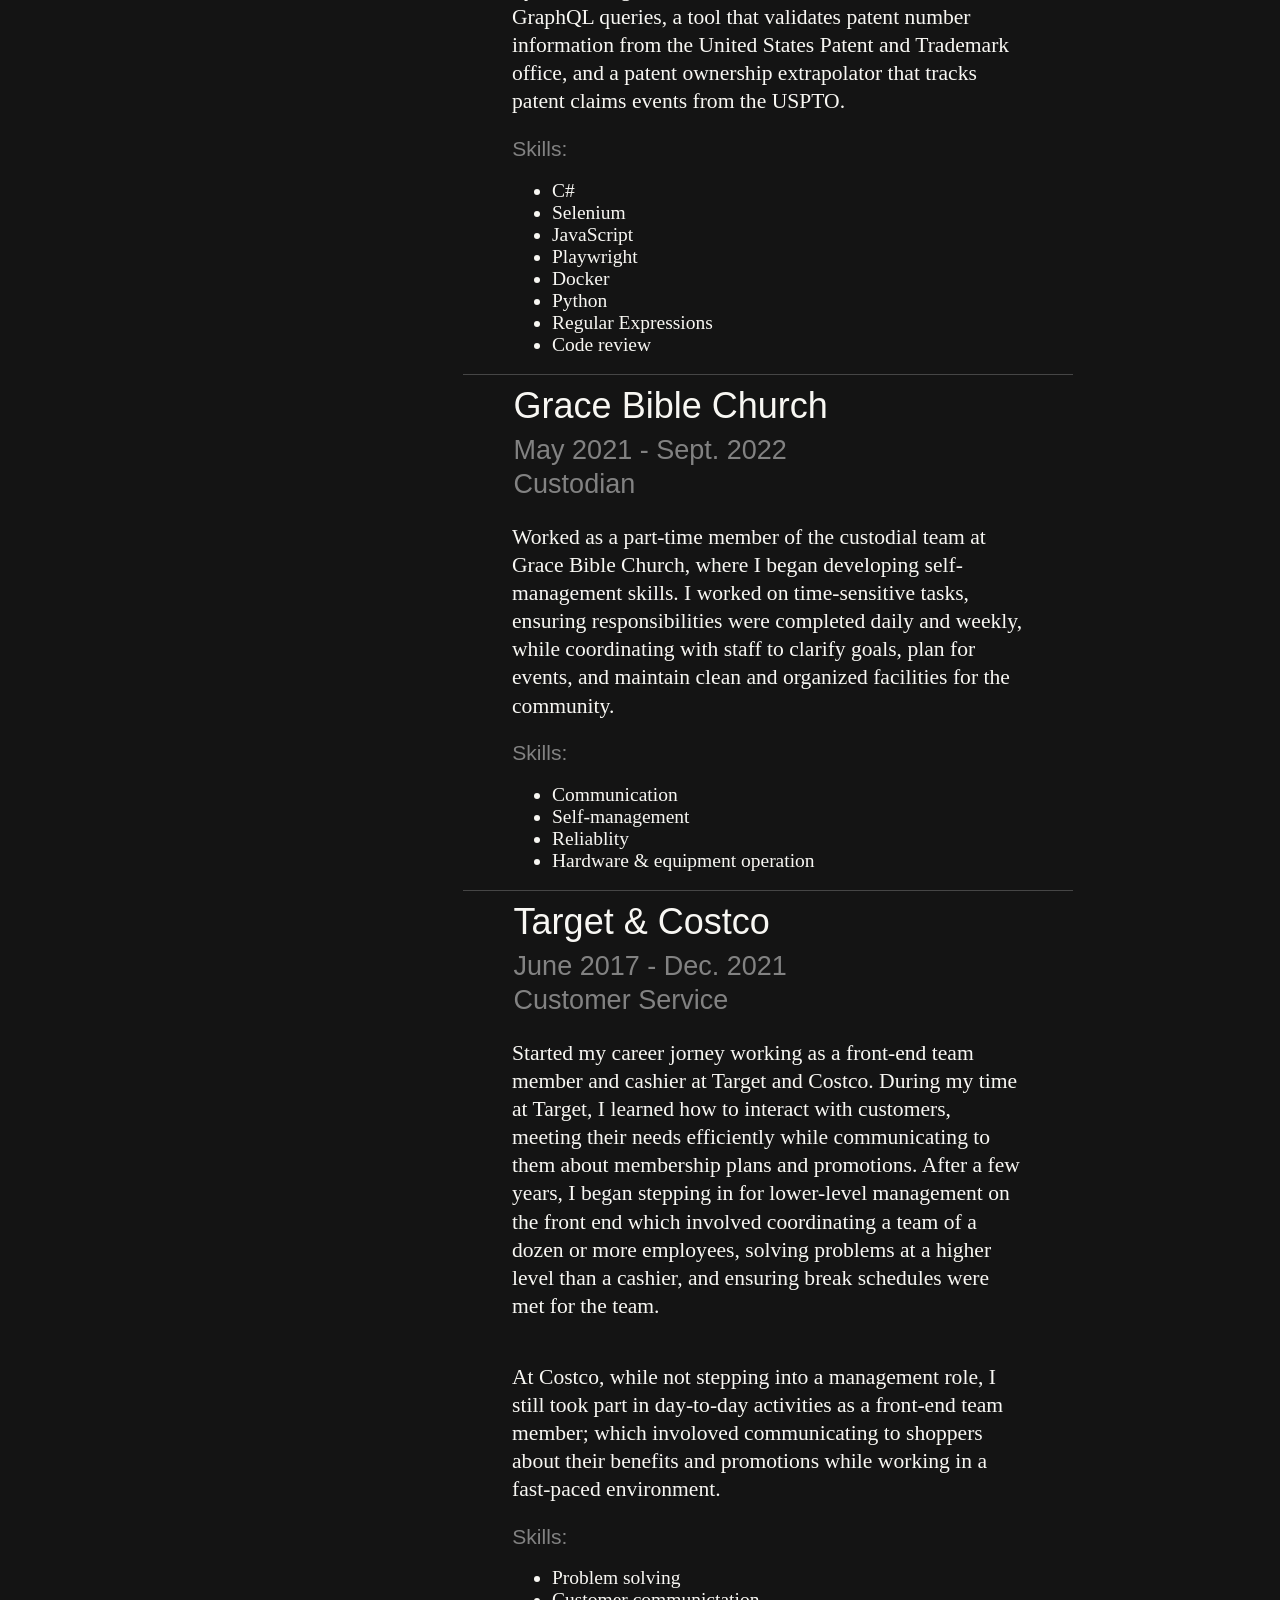
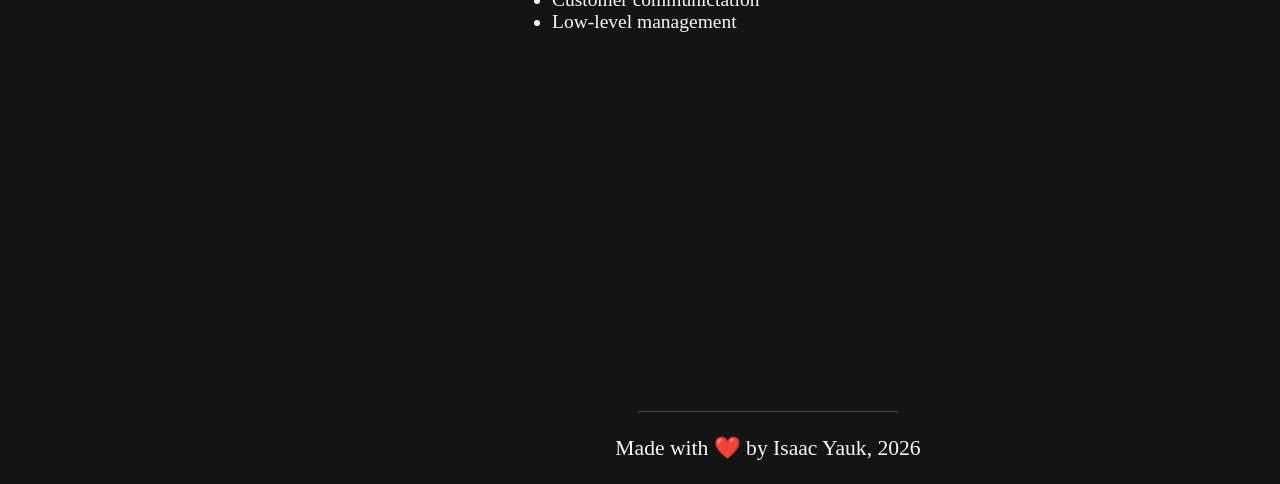
==== commit 7c2e1755: "updates to Buckets app" ====
--- a/index.html
+++ b/index.html
@@ -103,8 +103,8 @@
             <div class="content">
                 <h1>TechLink Center @ MSU</h1>
                 <h2>Sept. 2022 - May 2026</h2>
-                <h2>Intern</h2>
-                <p><br>Currently working as a Software Engineering Intern with TechLink's TSEAL team, which develops and maintains software applications supporting federal intellectual property transfer for the Department of Defense and Department of Veteran Affairs.</p>
+                <h2>Software Engineering Intern</h2>
+                <p><br>Worked as a Software Engineering Intern with TechLink's TSEAL team, which develops and maintains software applications supporting federal intellectual property transfer for the Department of Defense and Department of Veteran Affairs.</p>
                 <p>During my time on the team, I supported the development of two front-end Unit Test suites in Selenium, one in Playwright, and another suite in Python which leveraged GraphQL queries to test the database of a TechLink service. Alongside these major projects, I also developed a Python String builder for the automated creation of GraphQL queries, a tool that validates patent number information from the United States Patent and Trademark office, and a patent ownership extrapolator that tracks patent claims events from the USPTO.
                 <h3>Skills:</h3>
                 <ul>
